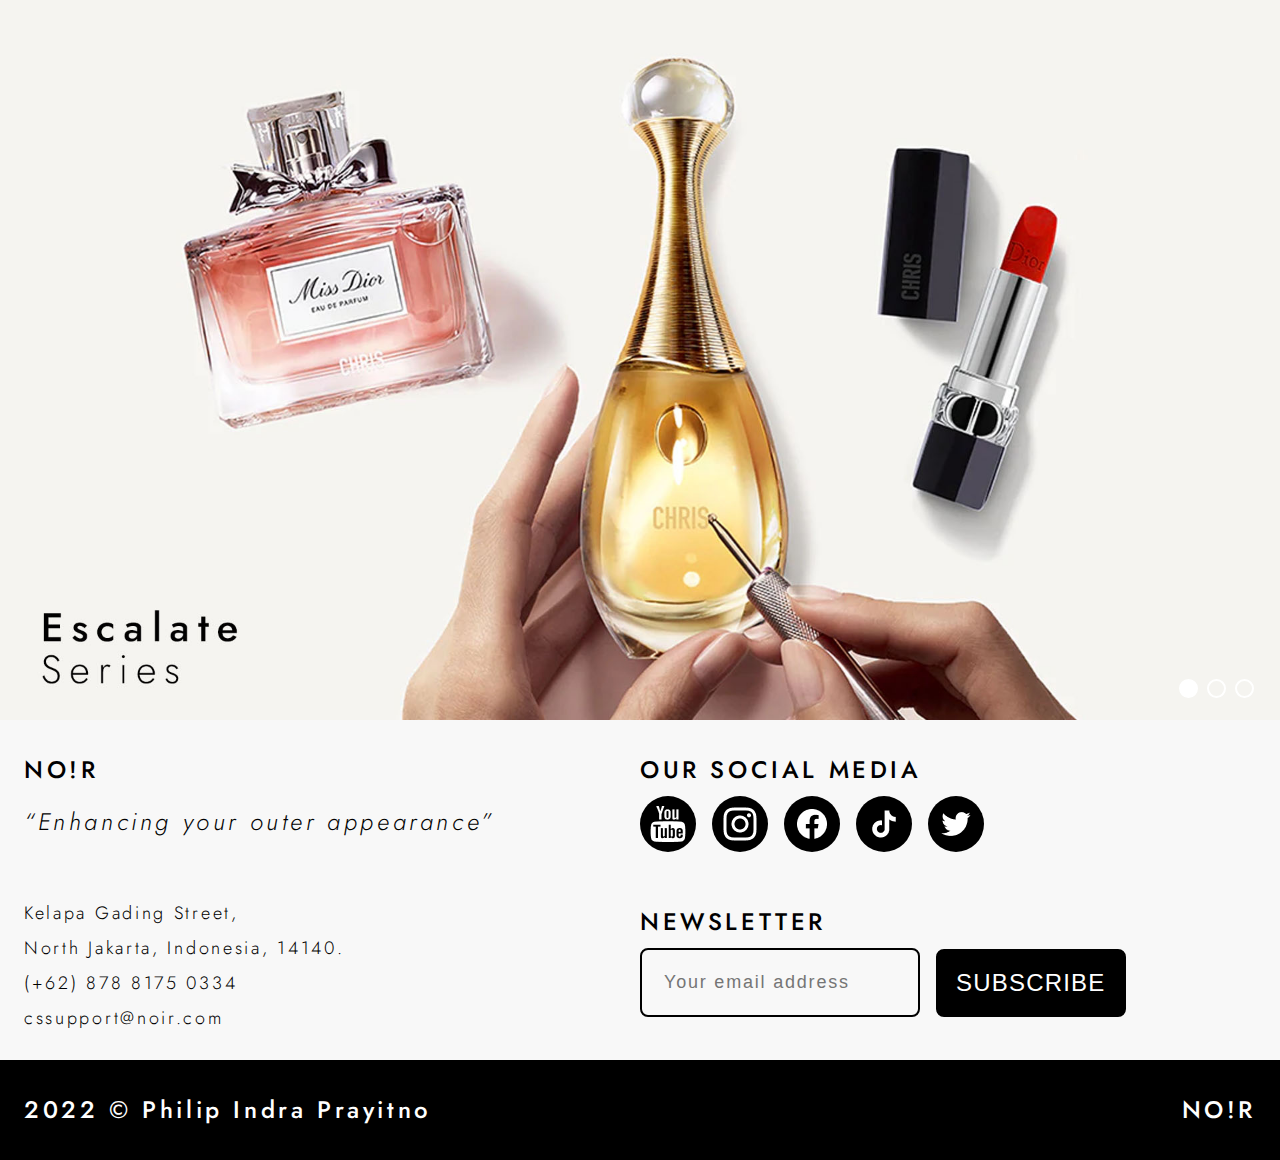
==== index.html @ 5a2af282 "feat: added indicators for carousel" ====
<!DOCTYPE html>
<html lang="en">
    <head>
        <meta charset="UTF-8">
        <meta http-equiv="X-UA-Compatible" content="IE=edge">
        <meta name="viewport" content="width=device-width, initial-scale=1.0">

        <link rel="stylesheet" href="style.css">
        <script src="http://ajax.googleapis.com/ajax/libs/jquery/1.7.1/jquery.min.js" type="text/javascript"></script>
        <script src="./script.js"></script>

        <title>No!r</title>
    </head>

    <body>
        <header>

        </header>

        <main>
            <!-- Carousel -->
            <section>
                <div class="carousel">
                    <img class="carousel-item" src="./assets/bg-1.jpg">
                    <img class="carousel-item" src="./assets/bg-2.jpg">
                    <img class="carousel-item" src="./assets/bg-3.jpg">

                    <div class="indicators">
                        <span class="indicator"></span> 
                        <span class="indicator"></span> 
                        <span class="indicator"></span> 
                    </div>
                </div>
            </section>

            <!-- Categories -->
            <section>
                
            </section>

        </main>

        <footer>
            <section class="top-footer">
                <div class="container">
                    <h3>NO!R</h3>
                    <h2>“Enhancing your outer appearance”</h2>
                </div>
                <div class="container">
                    <h3>OUR SOCIAL MEDIA</h3>
                    <div class="footer-social-media-section">
                        <ul>
                            <li><a href="https://youtube.com"><img src="./assets/ic-youtube.png"></a></li>
                            <li><a href="https://instagram.com"><img src="./assets/ic-instagram.png"></a></li>
                            <li><a href="https://facebook.com"><img src="./assets/ic-facebook.png"></a></li>
                            <li><a href="https://tiktok.com"><img src="./assets/ic-tiktok.png"></a></li>
                            <li><a href="https://twitter.com"><img src="./assets/ic-twitter.png"></a></li>
                        </ul>
                    </div>
                </div>
                <div class="container">
                    <p>
                        Kelapa Gading Street,<br>
                        North Jakarta, Indonesia, 14140.<br>
                        (+62) 878 8175 0334<br>
                        cssupport@noir.com
                    </p>
                </div>
                
                <div class="container">
                    <h3>NEWSLETTER</h3>
                    
                    <form>
                        <input id="input-email" type="email" placeholder="Your email address">
                        <div style="width: 16px"></div>
                        <button id="button-subscribe">SUBSCRIBE</button>
                    </form>
                </div>
            </section>

            <section class="bottom-footer">
                <h3 class="fc-white">2022 © Philip Indra Prayitno</h3>
                <h3 class="fc-white">NO!R</h3>
            </section>
        </footer>
    </body>
</html>
---- style.css ----
@import url('https://fonts.googleapis.com/css2?family=Jost:ital,wght@0,100;0,200;0,300;0,400;0,500;0,600;0,700;0,800;0,900;1,100;1,200;1,300;1,400;1,500;1,600;1,700;1,800;1,900&family=Lato:wght@100&display=swap');

/* Global */
:root {
    --grayF8F8F8: #F8F8F8;
    --gray7B7B7B: #7B7B7B;
    --black000000: #000000;
    --redDD5350: #DD5350;
    --whiteFFFFFF: #FFFFFF;
    --padding24: 24px;
}

html, body, main {
    padding: 0;
    margin: 0;
    background-color: var(--whiteFFFFFF);
    font-family: 'Jost';
}

/* Color */
.bg-black {
    background-color: var(--black000000);
}

.bg-white {
    background-color: var(--whiteFFFFFF);
}

.fc-black {
    color: var(--black000000);
}

.fc-white {
    color: var(--whiteFFFFFF);
}

/* Carousel */
.carousel {
    position: relative;
    margin: 0 auto;
}

.carousel img {
    display: none;
}

.carousel-item {
    animation-name: fadeanim;
    animation-duration: 2s;
    width: 100%;
    margin: auto;
}

@keyframes fadeanim {
    from {
        opacity: .25
    } 
    to {
        opacity: 1
    }
}

.indicators {
    position: absolute;
    right: 24px;
    bottom: 16px;
}

.indicator {
    height: 15px;
    width: 15px;
    margin: 0 2px;
    background: none;
    border-radius: 50%;
    border: 2px solid var(--whiteFFFFFF);
    display: inline-block;
    transition: background 0.5s ease;
}

.active {
    background: var(--whiteFFFFFF);
}

/* Footer */
footer h3 {
    font-family: 'Jost';
    font-style: normal;
    font-weight: 500;
    font-size: var(--padding24);
    line-height: 52px;
    padding: 0;
    margin: 0;
    letter-spacing: 0.15em;
}

.top-footer {
    padding: var(--padding24);
    background-color: var(--grayF8F8F8);
    display: flex;
    flex-wrap: wrap;
}

.top-footer .container {
    flex: 1 0 45%
}

.top-footer h2 {
    font-style: italic;
    font-weight: 300;
    font-size: 24px;
    line-height: 52px;
    margin: 0 0 48px 0;

    letter-spacing: 0.15em;
}

.top-footer p {
    font-style: normal;
    font-weight: 300;
    font-size: 18px;
    line-height: 35px;

    letter-spacing: 0.15em;
    margin: 0;
}

.footer-social-media-section ul {
    display: flex;
    list-style-type: none;
    margin: 0;
    padding: 0;
    flex-wrap: wrap;
}

.footer-social-media-section ul a {
    width: 56px;
    height: 56px;
    border-radius: 56px;
    background-color: var(--black000000);
    align-items: center;
    justify-content: center;
    display: flex;
    margin: 0 16px 0 0;
    transition: all .25s ease-in-out
}

.footer-social-media-section ul a:hover {
    transform: scale(1.15);
}

.top-footer form {
    display: flex;
    align-items: center;
    flex-wrap: wrap;
}

#input-email {
    flex: 0.5;
    padding: 22px;

    background: none;
    border: 2px solid var(--black000000);
    border-radius: 8px;
    font-weight: 300;
    font-size: 18px;
    letter-spacing: 0.1em;
    outline: none;
}

#button-subscribe {
    flex: 0.2;
    background: var(--black000000);
    border: 2px solid var(--black000000);
    border-radius: 8px;
    padding: 18px;
    color: var(--whiteFFFFFF);
    font-style: normal;
    font-weight: 500;
    font-size: 24px;
    cursor: pointer;

    letter-spacing: 0.05em;
    transition: 0.3s;
}

#button-subscribe:hover {
    background: var(--whiteFFFFFF);
    color: var(--black000000);
}

.bottom-footer {
    background-color: var(--black000000);
    padding: var(--padding24);
    display: flex;
    justify-content: space-between;
    flex-wrap: wrap;
}
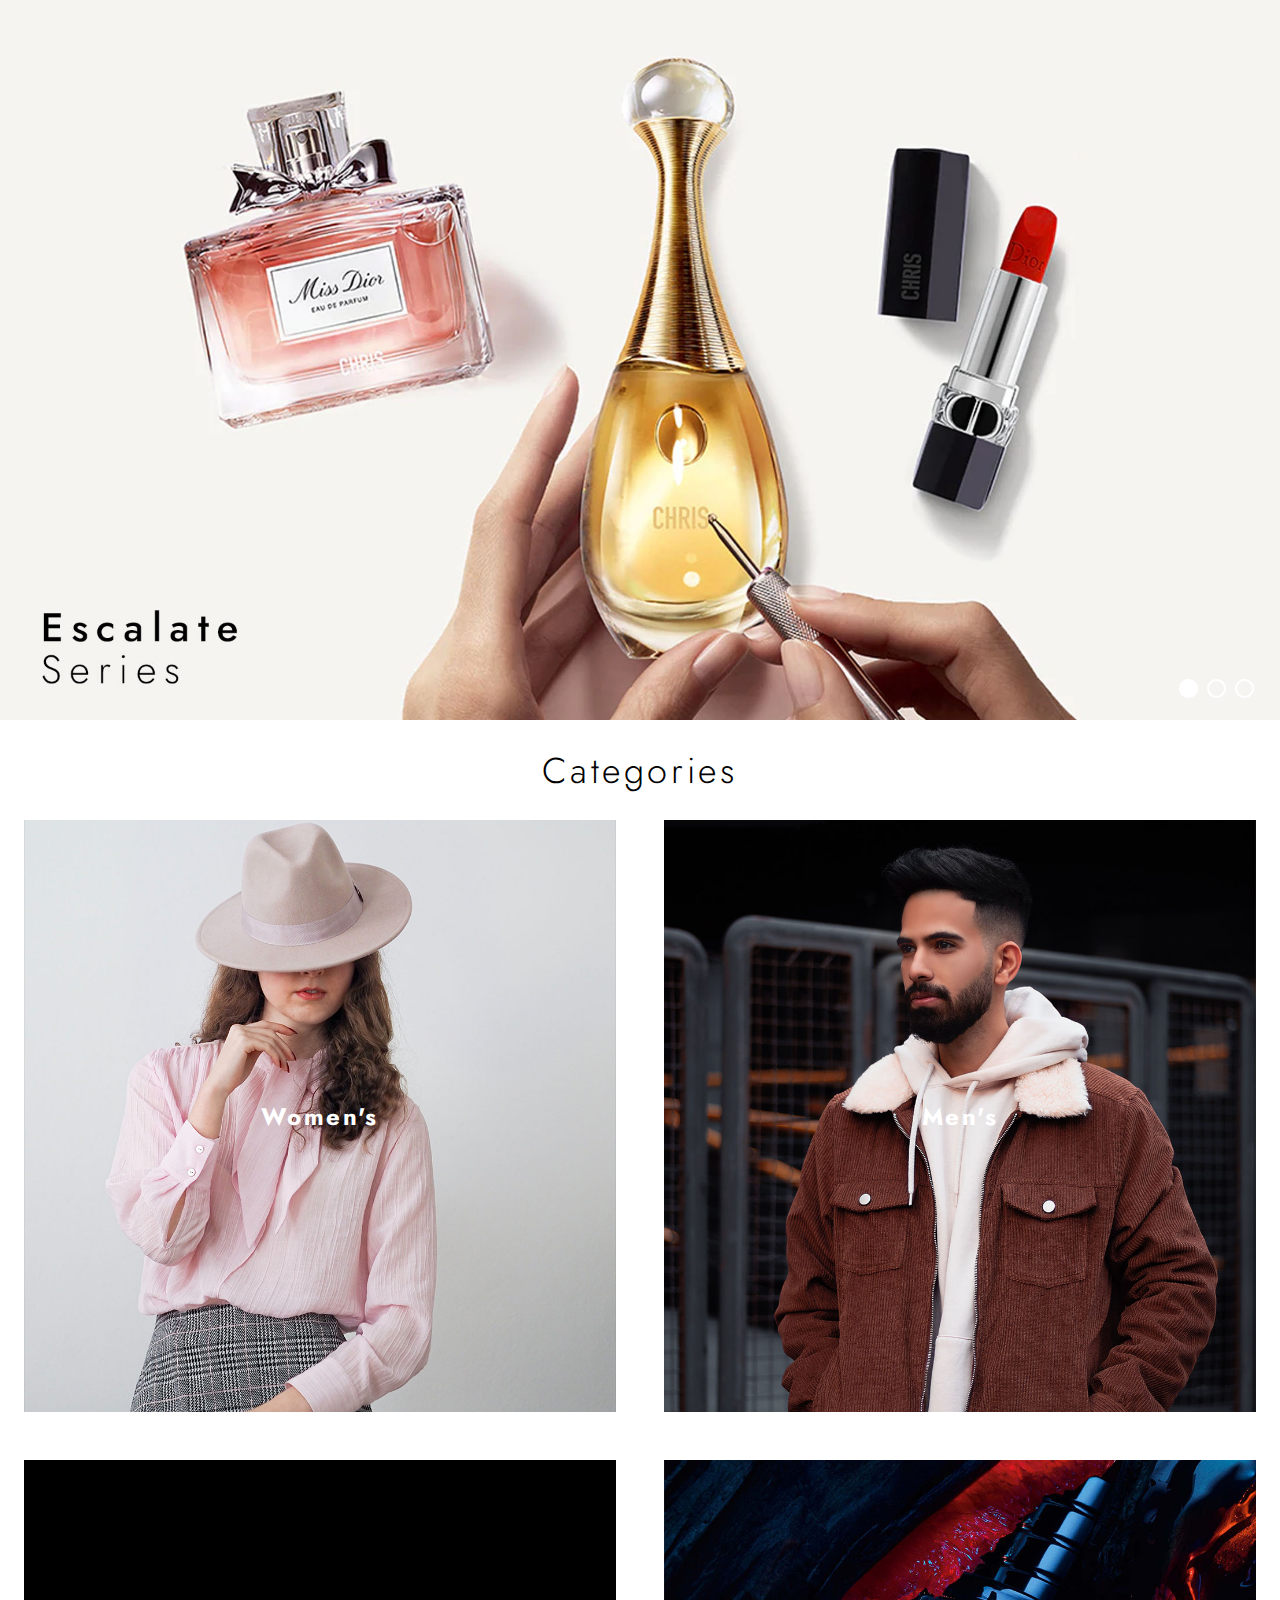
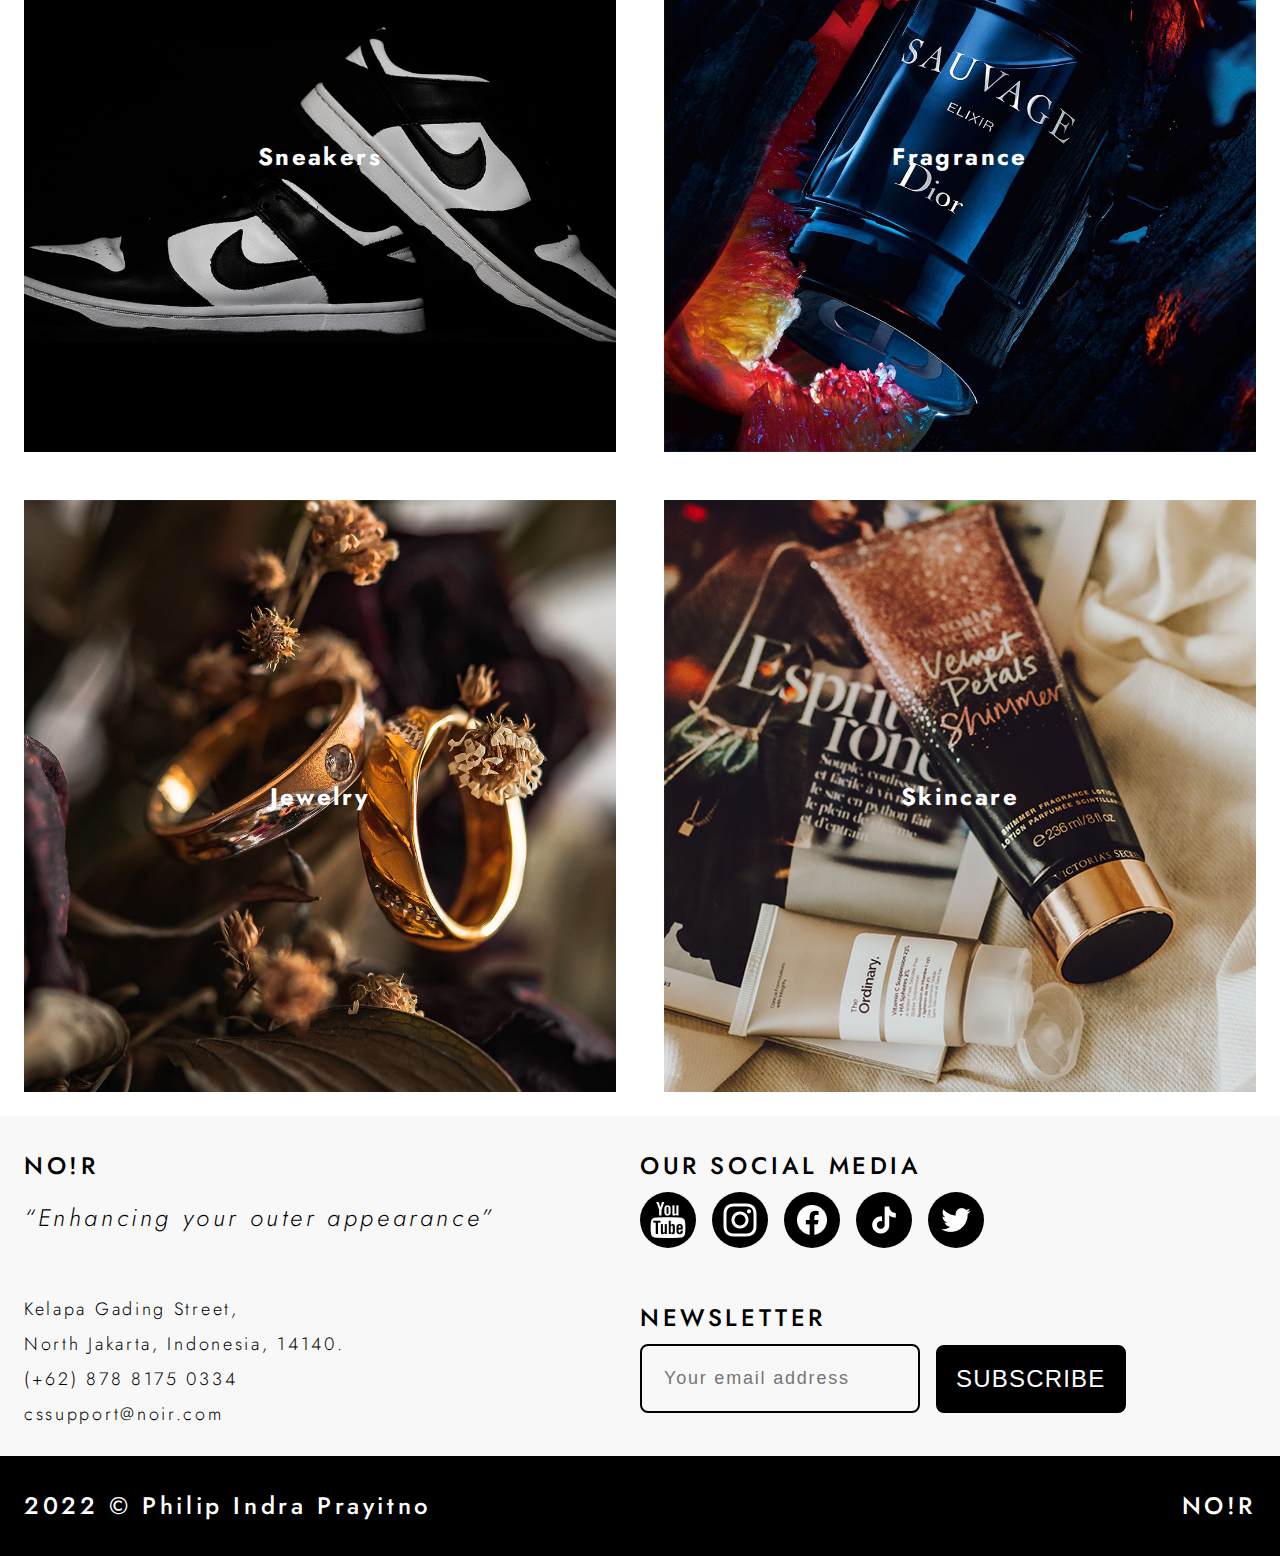
==== commit b1709384: "feat: added categories section" ====
--- a/index.html
+++ b/index.html
@@ -35,7 +35,38 @@
 
             <!-- Categories -->
             <section>
-                
+                <h1>Categories</h1>
+                <div class="categories">
+                    <article class="category">
+                        <img src="./assets/cat-women.jpg">
+                        <h4>Women's</h4>
+                    </article>
+
+                    <article class="category">
+                        <img src="./assets/cat-men.jpg">
+                        <h4>Men's</h4>
+                    </article>
+
+                    <article class="category">
+                        <img src="./assets/cat-sneakers.jpg">
+                        <h4>Sneakers</h4>
+                    </article>
+
+                    <article class="category">
+                        <img src="./assets/cat-fragrance.jpg">
+                        <h4>Fragrance</h4>
+                    </article>
+
+                    <article class="category">
+                        <img src="./assets/cat-jewelry.jpg">
+                        <h4>Jewelry</h4>
+                    </article>
+
+                    <article class="category">
+                        <img src="./assets/cat-skincare.jpg">
+                        <h4>Skincare</h4>
+                    </article>
+                </div>
             </section>
 
         </main>
--- a/style.css
+++ b/style.css
@@ -32,6 +32,17 @@
 
 .fc-white {
     color: var(--whiteFFFFFF);
+}
+
+/* Main */
+main h1 {
+    font-style: normal;
+    font-weight: 300;
+    text-align: center;
+    letter-spacing: 0.1em;
+    color: var(--black000000);
+    font-size: 36px;
+    margin-bottom: 0;
 }
 
 /* Carousel */
@@ -81,6 +92,40 @@
     background: var(--whiteFFFFFF);
 }
 
+/* Categories */
+.categories {
+    display: flex;
+    flex-wrap: wrap;
+}
+
+.category {
+    flex: 1 0 30%;
+    margin: 24px;
+    display: flex;
+    align-items: center;
+    justify-content: center;
+    cursor: pointer;
+}
+
+.category img {
+    width: 100%;
+    transition: 0.2s;
+}
+
+.category img:hover {
+    filter: brightness(0.25);
+    transform: scale(1.05);
+}
+
+.category h4 {
+    color: var(--whiteFFFFFF);
+    position: absolute;
+    font-size: 24px;
+    font-style: normal;
+    font-weight: 700;
+    letter-spacing: 0.1em;
+}
+
 /* Footer */
 footer h3 {
     font-family: 'Jost';
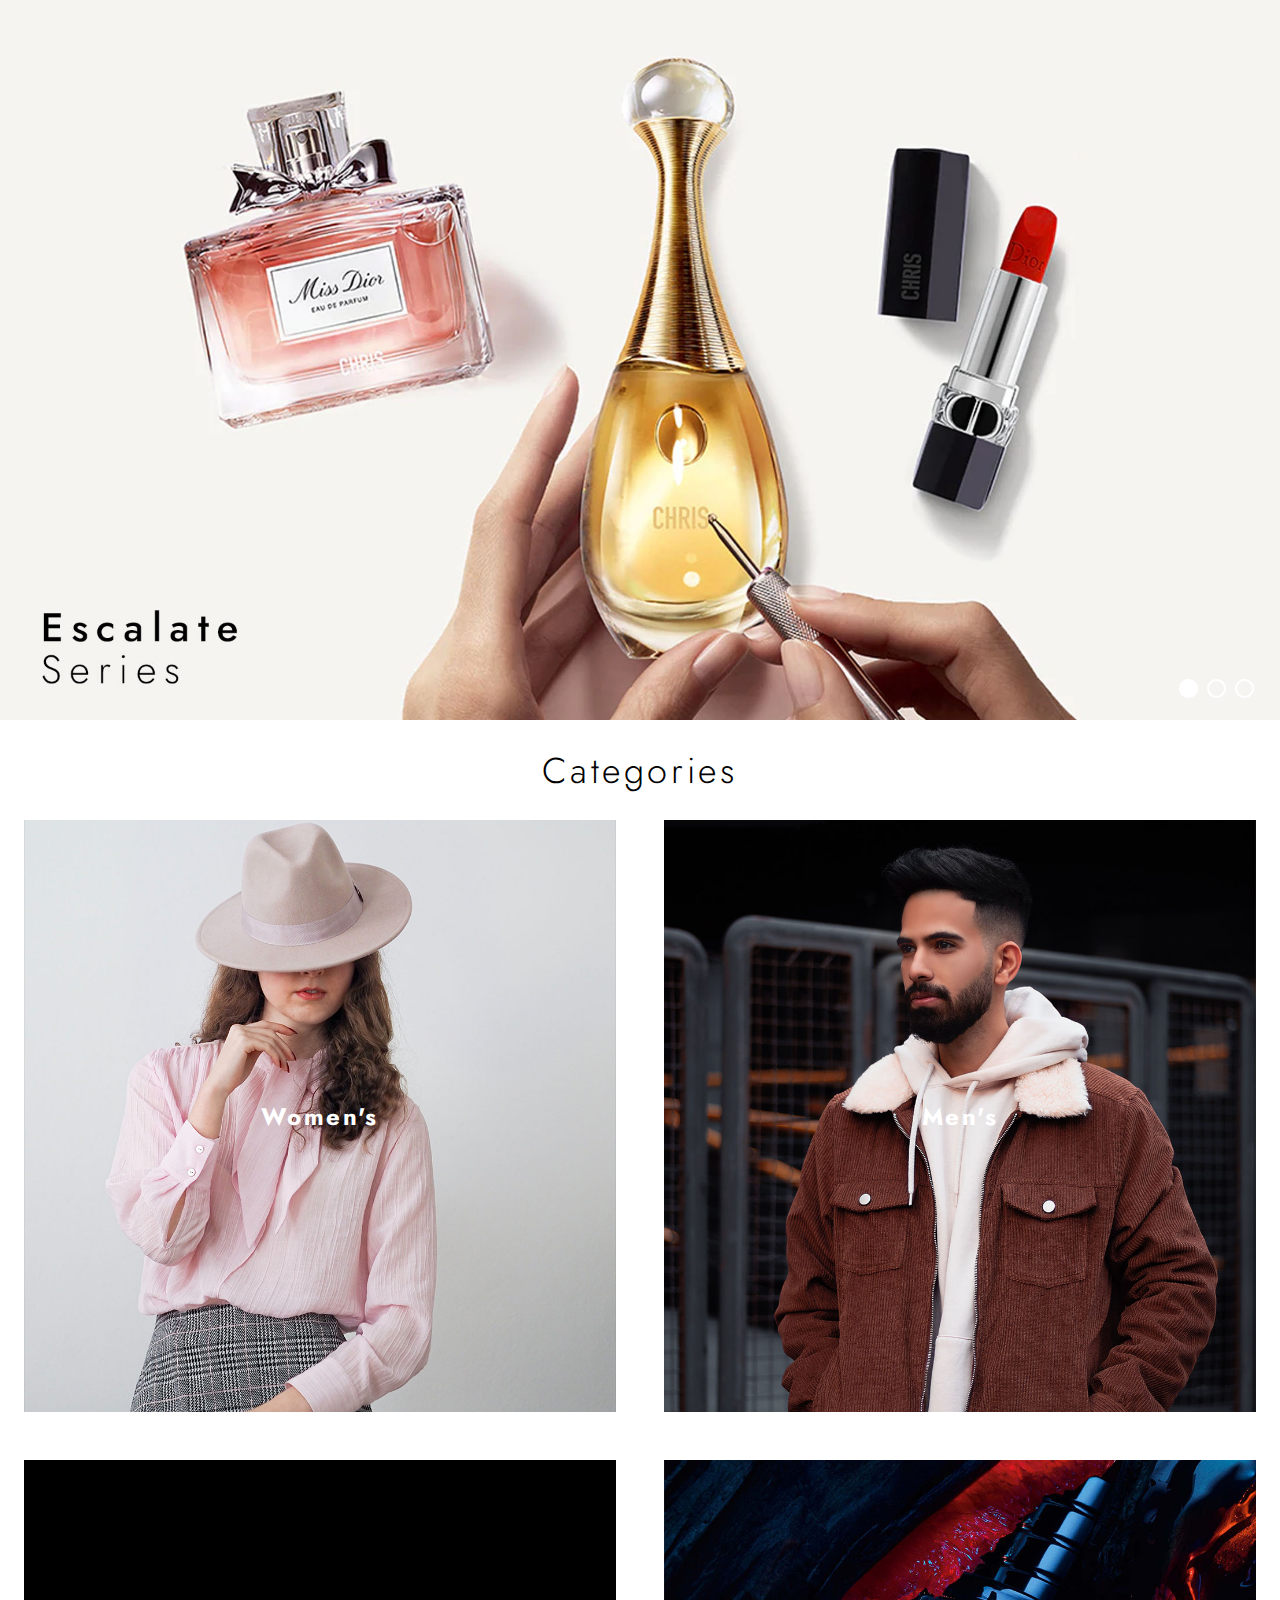
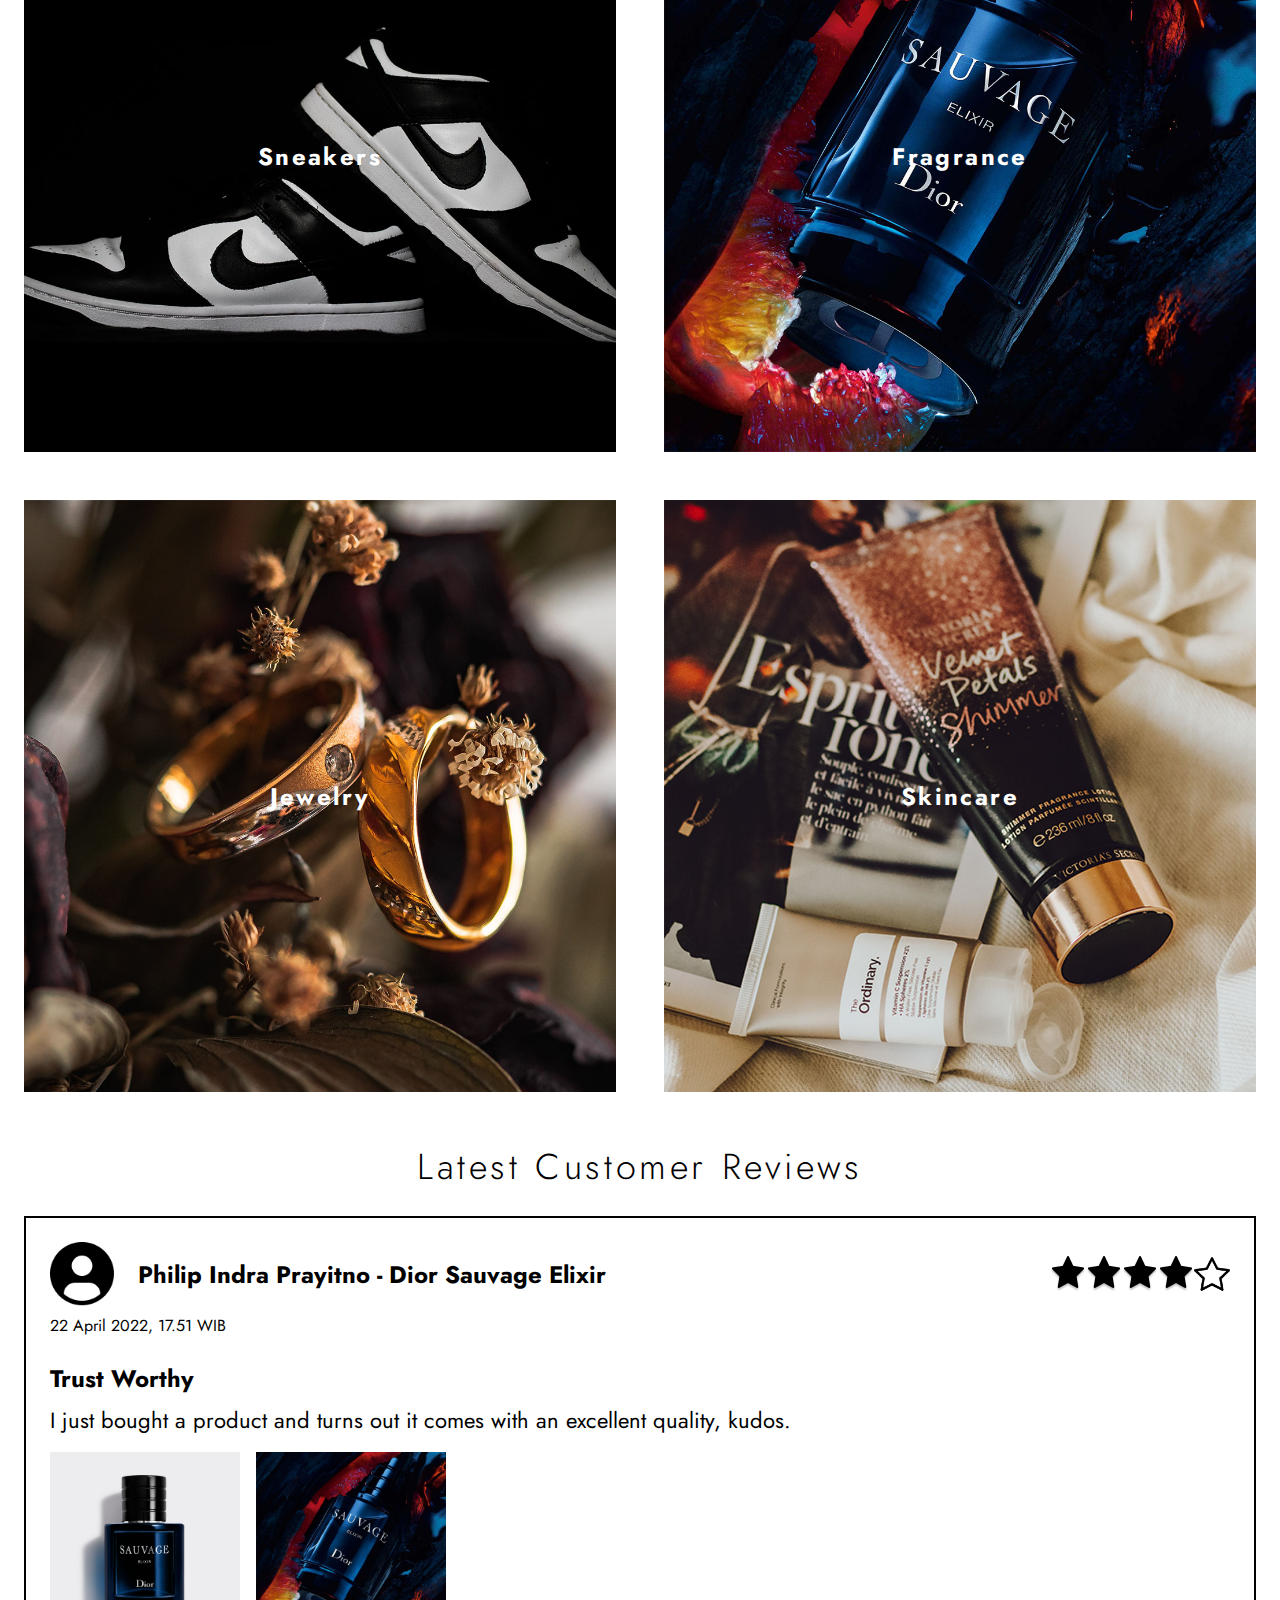
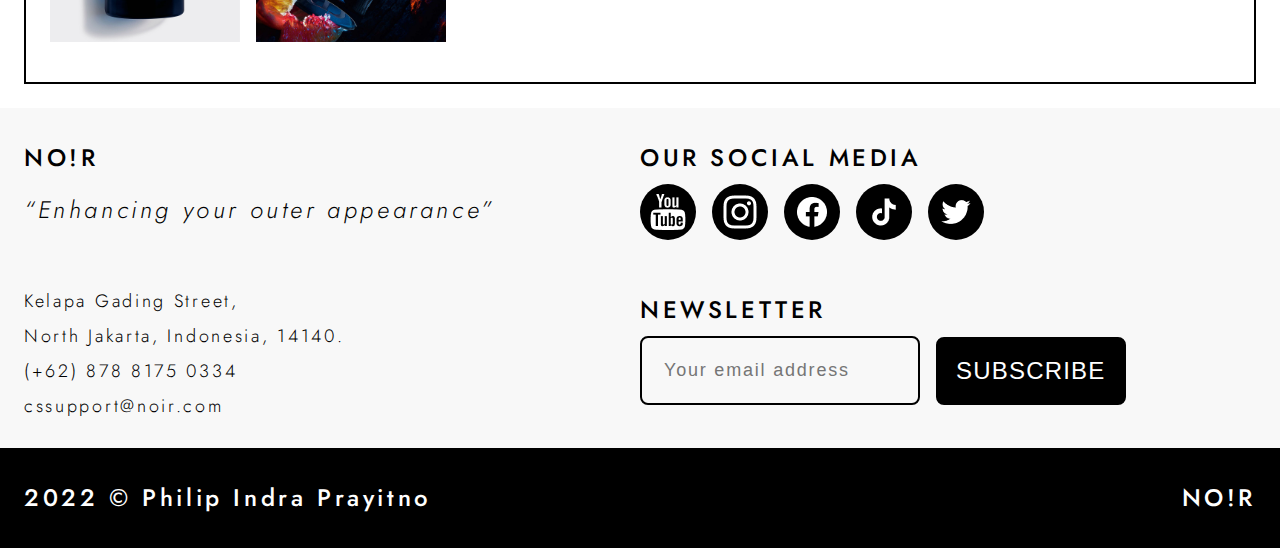
==== commit c8b4aca6: "feat: added latest customer revview" ====
--- a/index.html
+++ b/index.html
@@ -69,6 +69,40 @@
                 </div>
             </section>
 
+            <!-- Latest Customer Review -->
+            <section>
+                <h1>Latest Customer Reviews</h1>
+                <div class="latest-customer-review">
+                    <article>
+                        <div class="top">
+                            <div>
+                                <img width="64" height="64" src="./assets/ic-user.png">
+                                <h2>Philip Indra Prayitno - Dior Sauvage Elixir </h2>
+                            </div>
+                            <div>
+                                <div class="rating">
+                                    <img src="./assets/ic-star-filll.png">
+                                    <img src="./assets/ic-star-filll.png">
+                                    <img src="./assets/ic-star-filll.png">
+                                    <img src="./assets/ic-star-filll.png">
+                                    <img src="./assets/ic-star-nofill.png">
+                                </div>
+                            </div>
+                        </div>
+                        <div class="content">
+                            <p>22 April 2022, 17.51 WIB</p>
+
+                            <h3>Trust Worthy</h3>
+                            <p style="font-size: 22px;">I just bought a product and turns out it comes with an excellent quality, kudos.</p>
+                        </div>
+                        <div class="media">
+                            <img src="./assets/bs-3.jpg">
+                            <img src="./assets/cat-fragrance.jpg">
+                        </div>
+                    </article>
+                </div>
+            </section>
+
         </main>
 
         <footer>
--- a/style.css
+++ b/style.css
@@ -126,6 +126,57 @@
     letter-spacing: 0.1em;
 }
 
+/* Latest Customer Review */
+.latest-customer-review {
+    border: 2px solid var(--black000000);
+    margin: 24px;
+    padding: 24px;
+}
+
+.latest-customer-review article .top {
+    display: flex;
+    align-items: center;
+    justify-content: space-between;
+    flex-wrap: wrap;
+}
+
+.latest-customer-review article .top div {
+    display: flex;
+    align-items: center;
+}
+
+.latest-customer-review article .top div h2 {
+    margin: 0;
+    padding: 0;
+    margin-left: 24px;
+}
+
+.latest-customer-review article .rating img {
+    width: 36px;
+    height: 36px;
+}
+
+.latest-customer-review article .content h3 {
+    margin-bottom: 0;
+    font-size: 24px;
+}
+
+.latest-customer-review article .content p {
+    margin-bottom: 0;
+    margin-top: 8px;
+}
+
+.latest-customer-review article .media {
+    display: flex;
+    flex-wrap: wrap;
+    margin-top: 16px;
+}
+
+.latest-customer-review article .media img {
+    width: 190px;
+    margin: 0 16px 16px 0;
+}
+
 /* Footer */
 footer h3 {
     font-family: 'Jost';
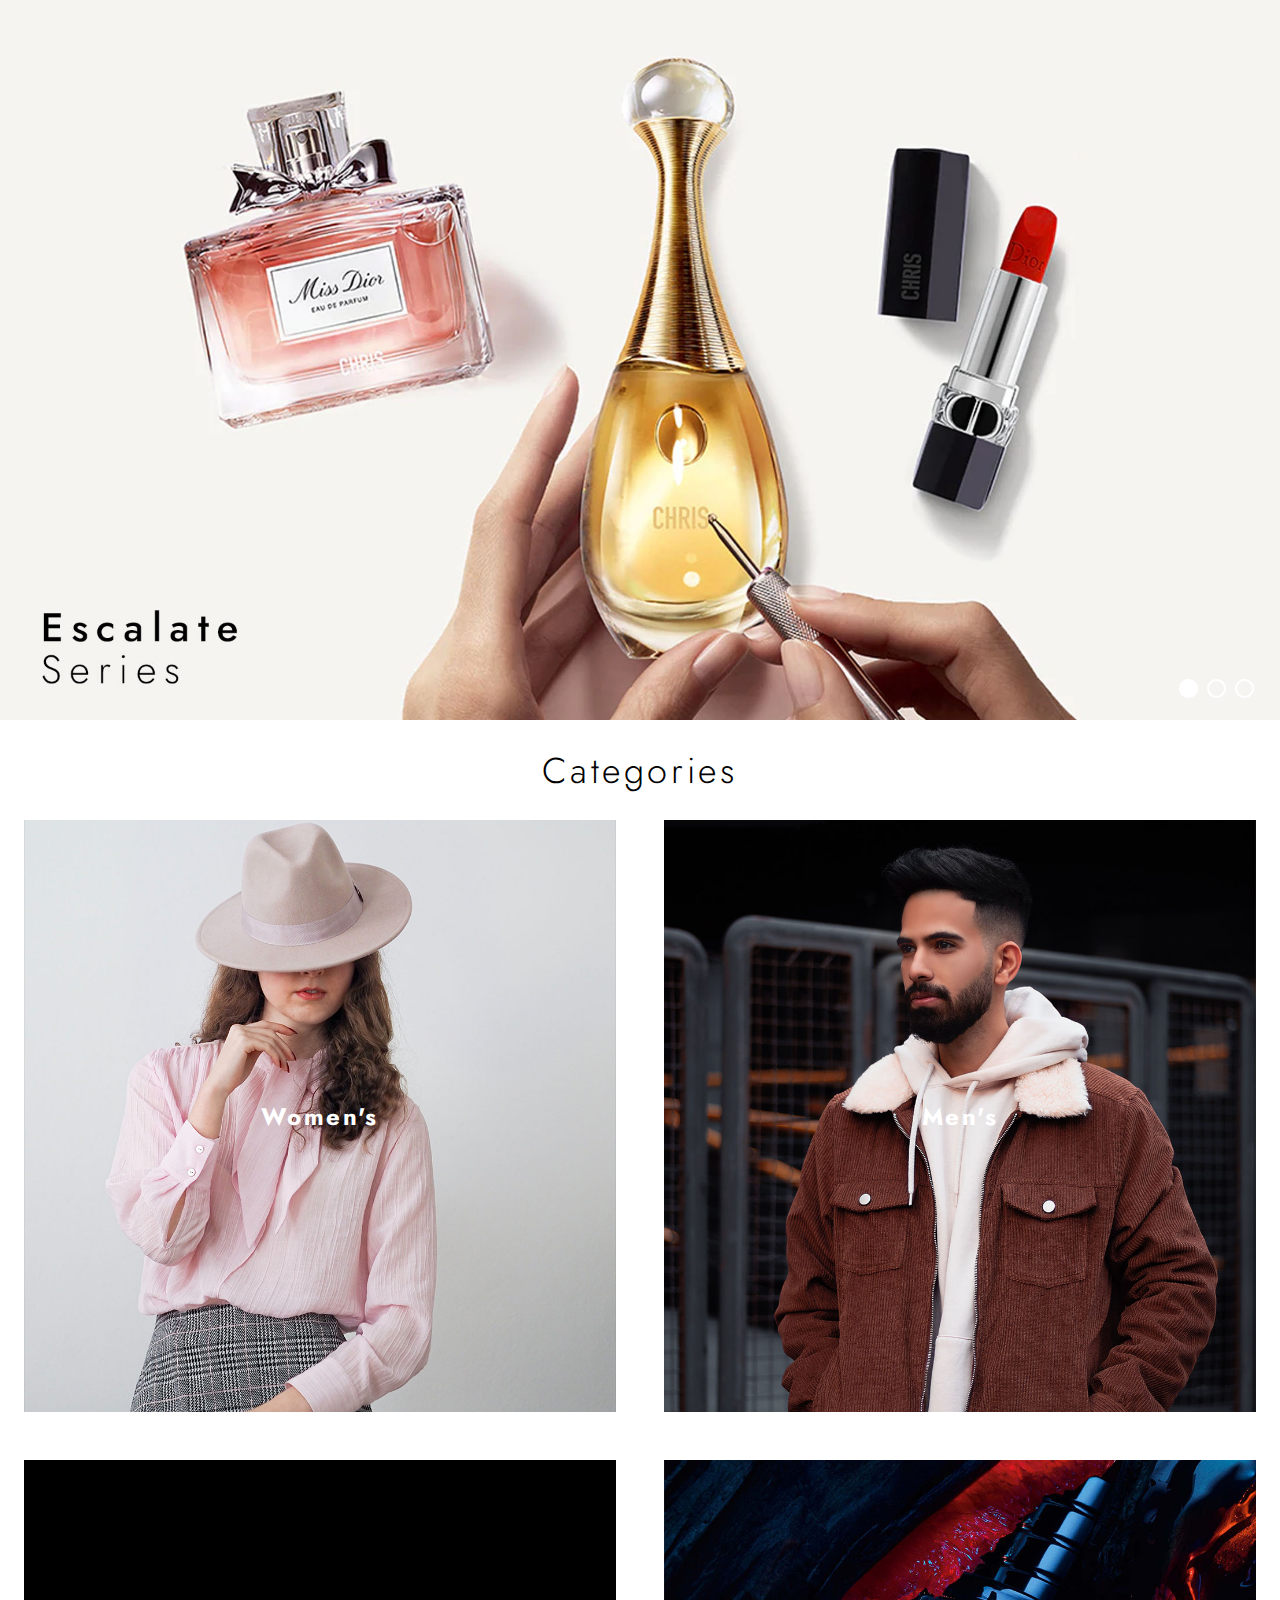
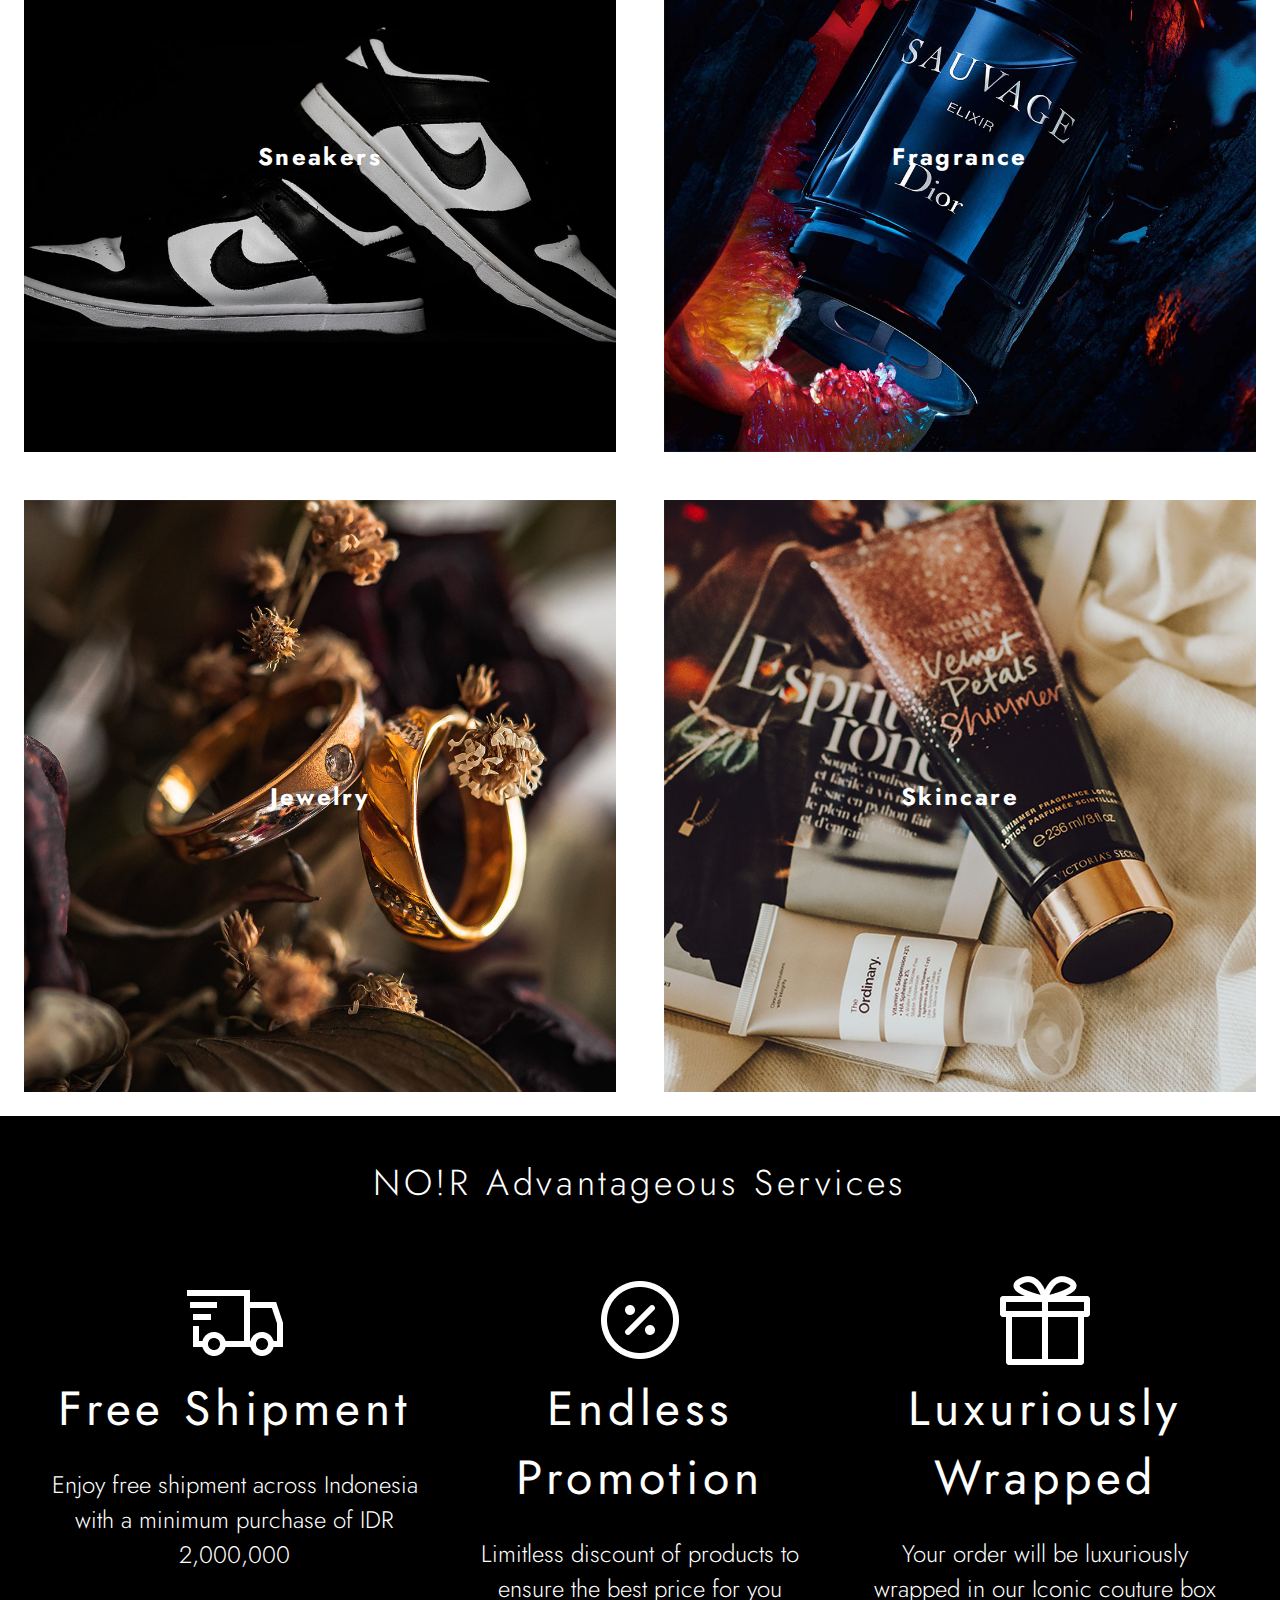
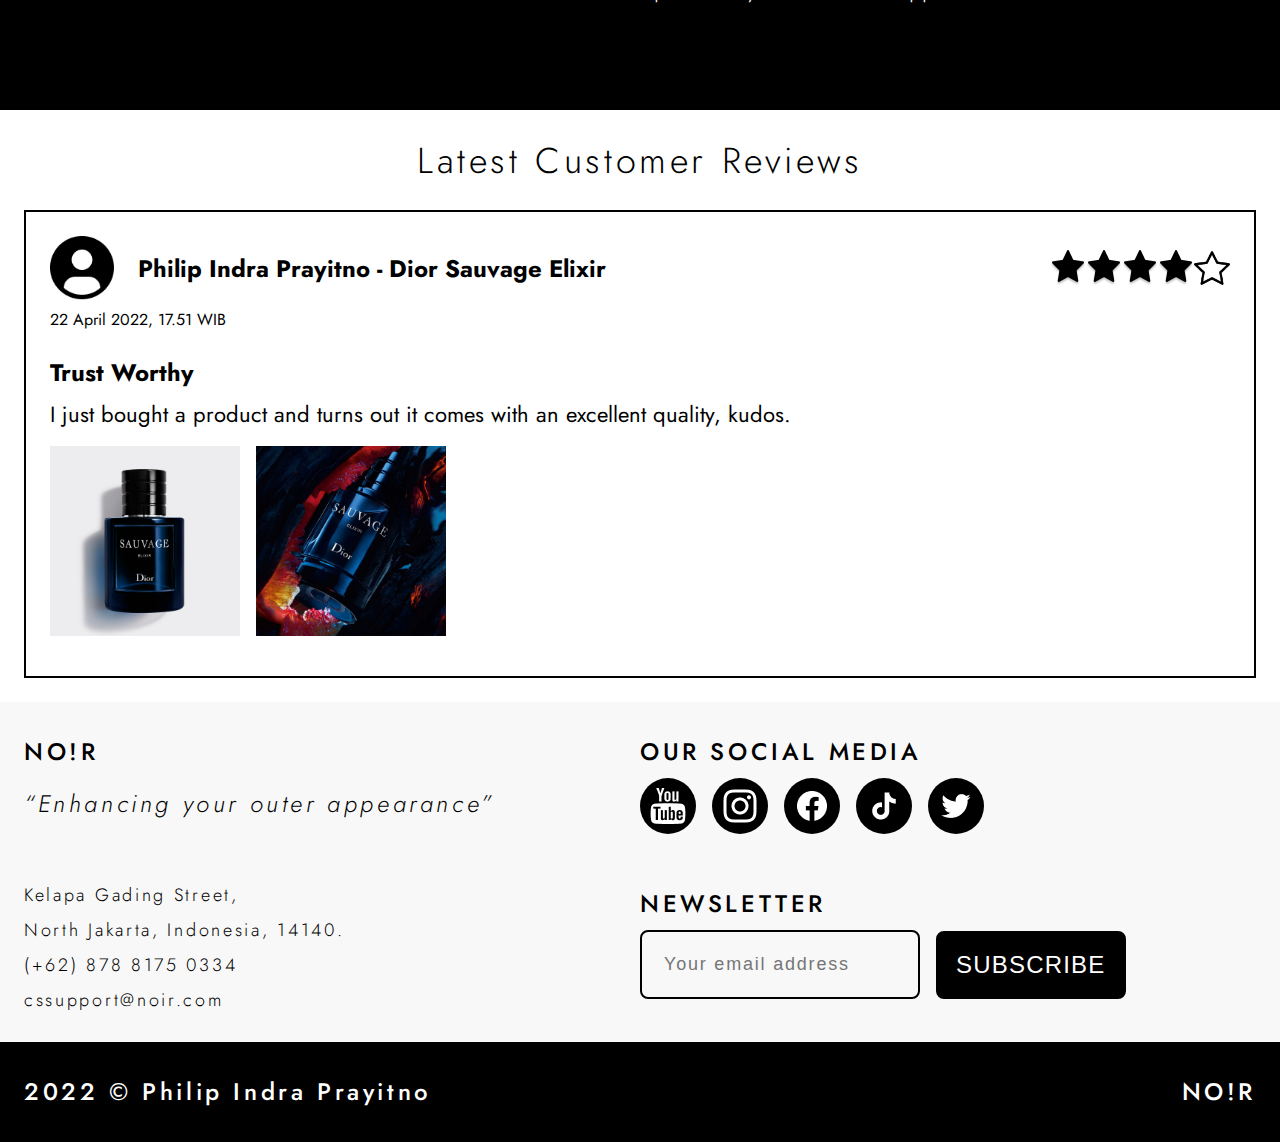
==== commit 16c60aa8: "feat: added advantageous service" ====
--- a/index.html
+++ b/index.html
@@ -66,6 +66,39 @@
                         <img src="./assets/cat-skincare.jpg">
                         <h4>Skincare</h4>
                     </article>
+                </div>
+            </section>
+
+            <!-- Advantegous Services -->
+            <section class="bg-black" style="padding: 16px 0px 16px 0px;">
+                <h1 class="fc-white">NO!R Advantageous Services</h1>
+                <div class="services">
+                    <ul>
+                        <li>
+                            <img src="./assets/ic-delivery.png">
+                            <h2>Free Shipment</h2>
+                            <p>
+                                Enjoy free shipment across Indonesia 
+                                with a minimum purchase 
+                                of IDR 2,000,000
+                            </p>
+                        </li>
+                        <li>
+                            <img src="./assets/ic-discount.png">
+                            <h2>Endless Promotion</h2>
+                            <p>
+                                Limitless discount of products to ensure 
+                                the best price for you  
+                            </p>
+                        </li><li>
+                            <img src="./assets/ic-gift.png">
+                            <h2>Luxuriously Wrapped</h2>
+                            <p>
+                                Your order will be luxuriously wrapped
+                                in our Iconic couture box
+                            </p>
+                        </li>
+                    </ul>
                 </div>
             </section>
 
--- a/style.css
+++ b/style.css
@@ -177,6 +177,40 @@
     margin: 0 16px 16px 0;
 }
 
+/* Advantegous Services */
+.services {
+    padding: 32px 0;
+    color: white;
+}
+
+.services ul {
+    display: flex;
+    flex-wrap: wrap;
+    list-style-type: none;
+    padding-inline-start: 32px;
+    padding-inline-end: 32px;
+}
+
+.services li {
+    flex: 1 0 30%;
+    text-align: center;
+    padding: 16px;
+}
+
+.services li h2 {
+    font-style: normal;
+    font-weight: 400;
+    font-size: 48px;
+    letter-spacing: 0.1em;
+    margin: 0;
+}
+
+.services li p {
+    font-style: normal;
+    font-weight: 300;
+    font-size: 24px;
+}
+
 /* Footer */
 footer h3 {
     font-family: 'Jost';
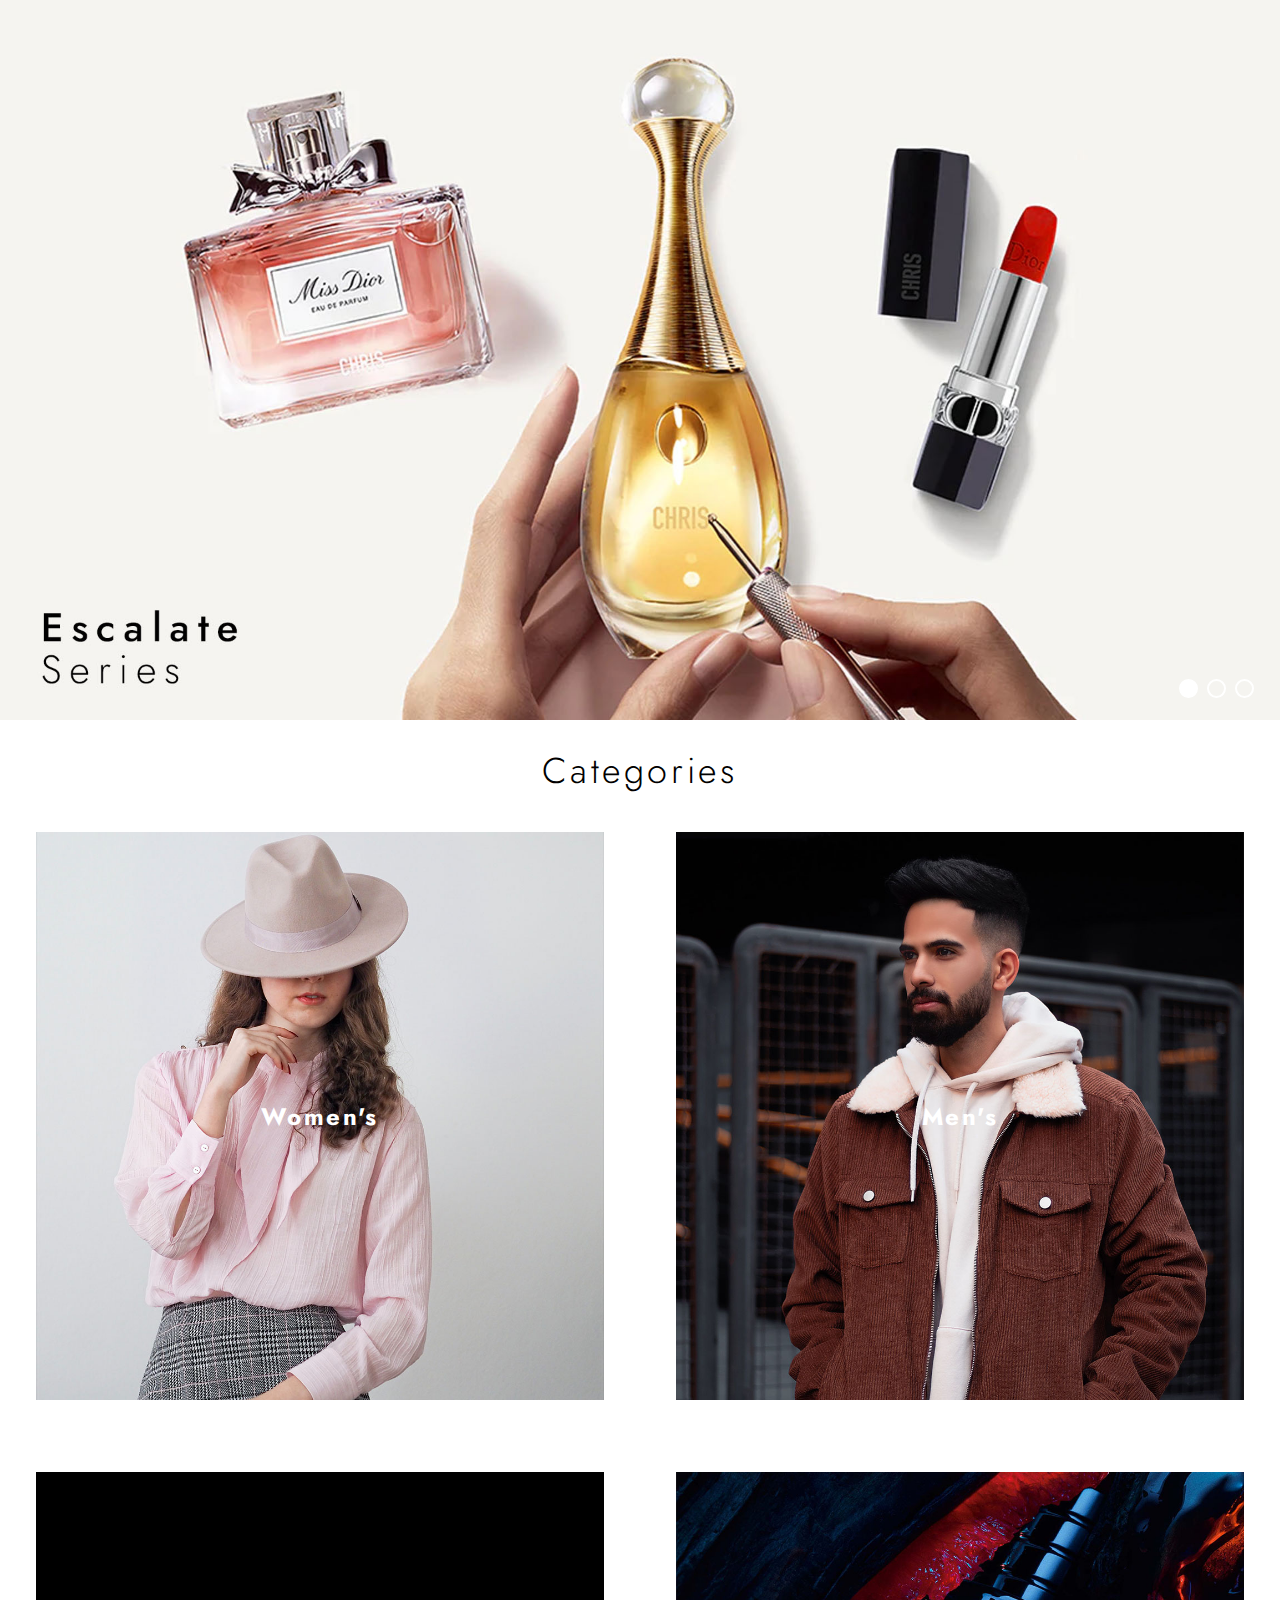
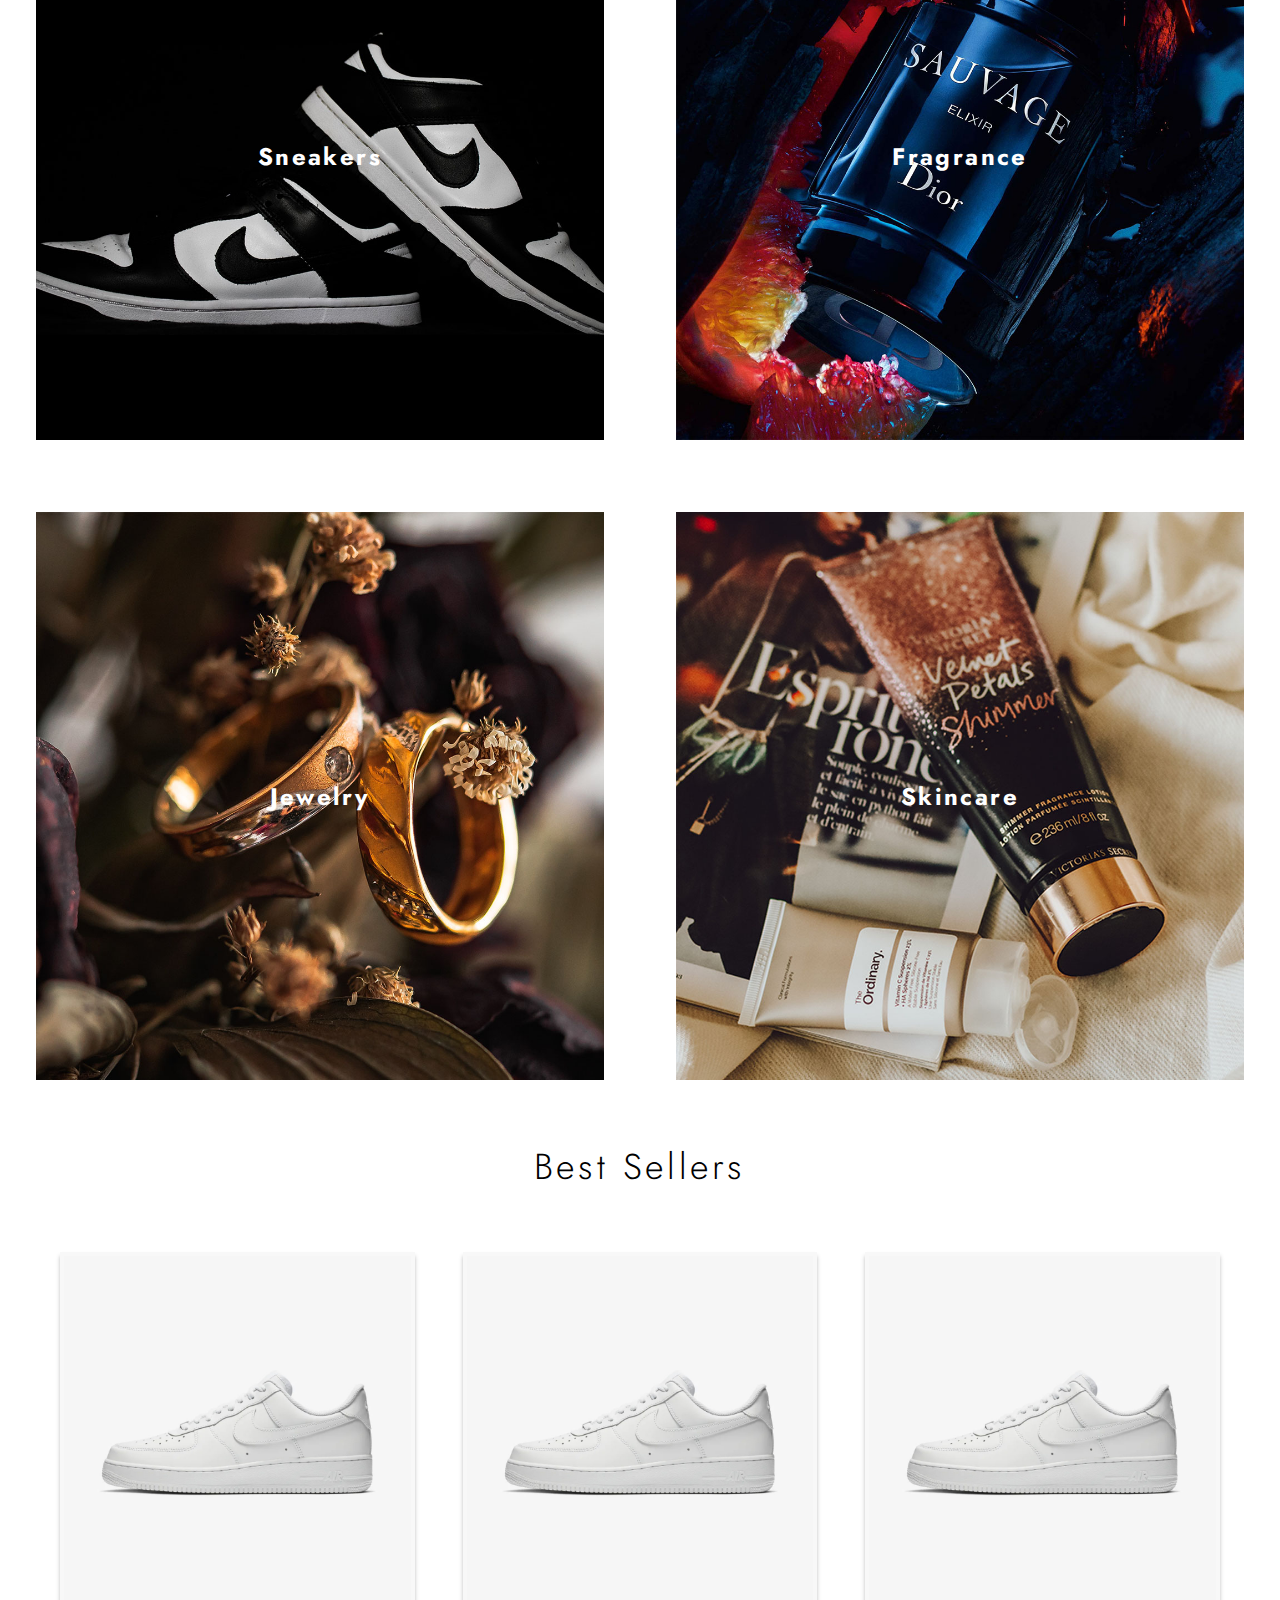
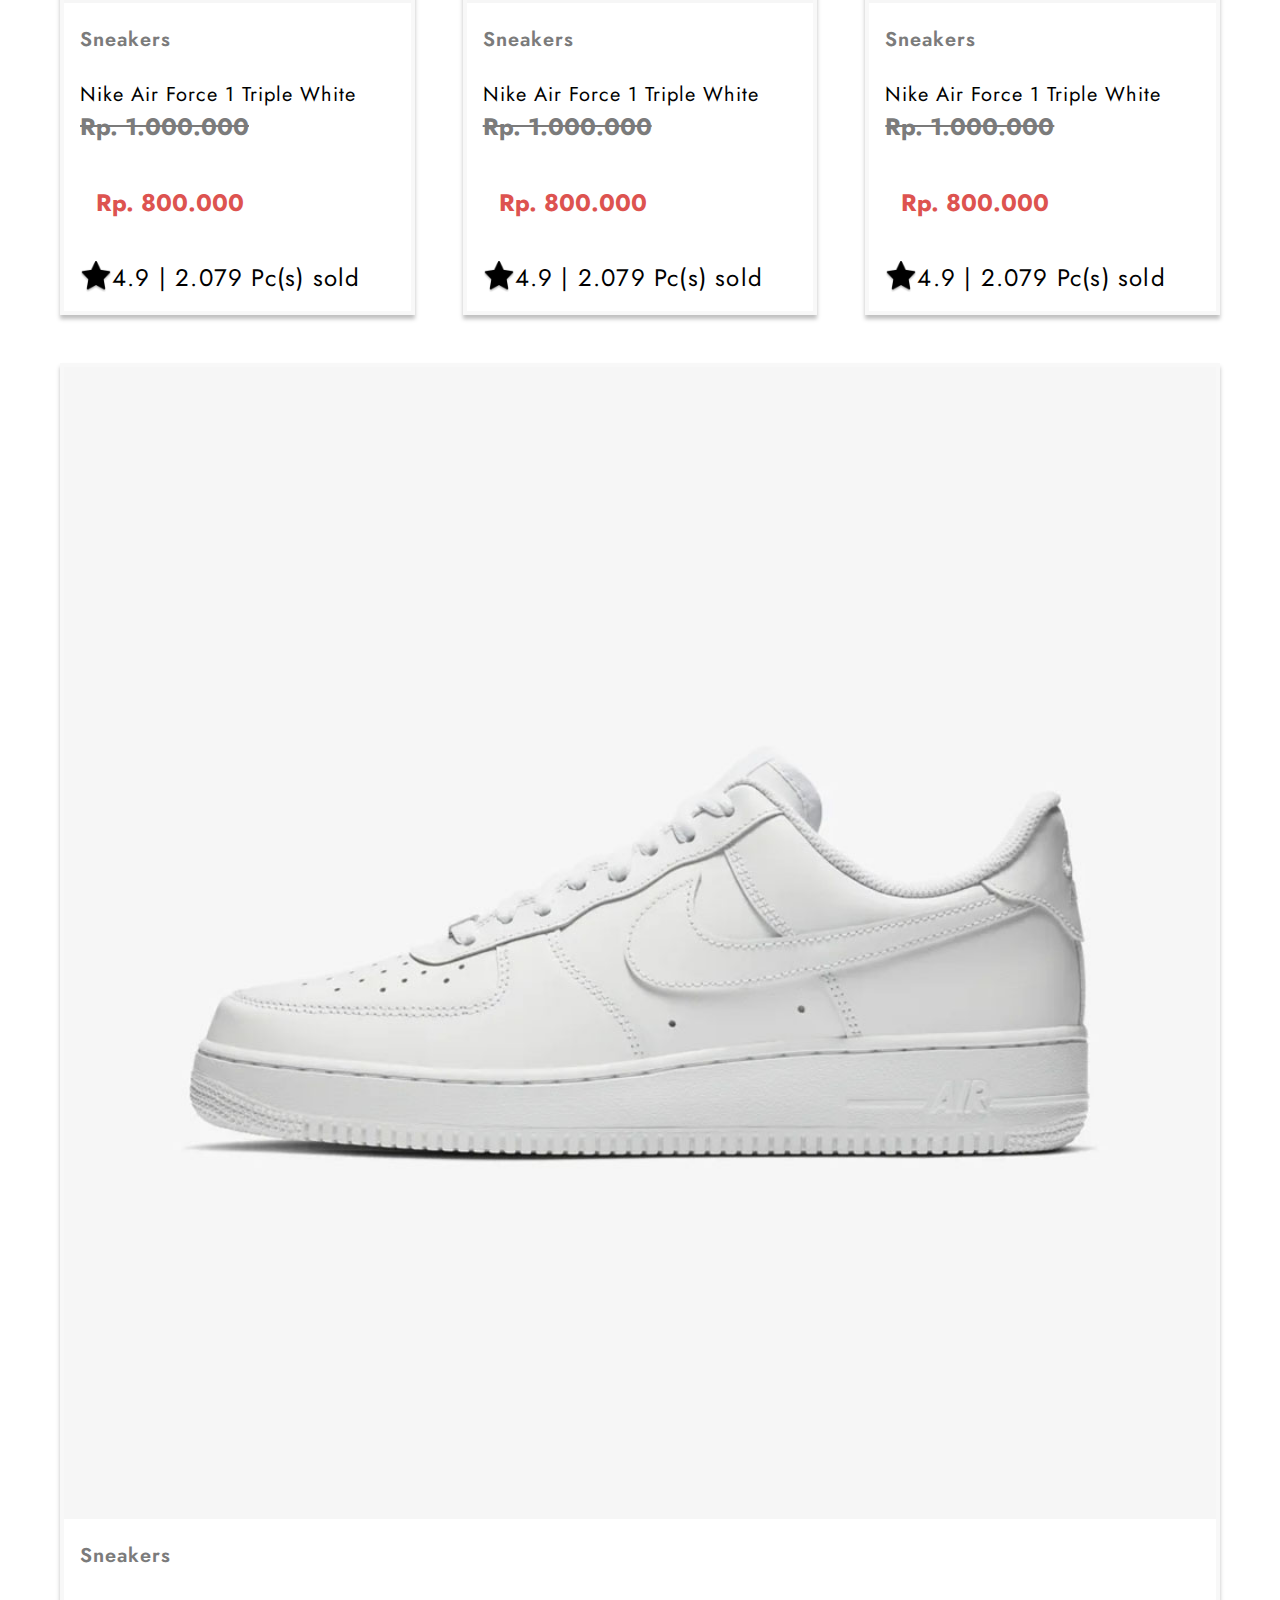
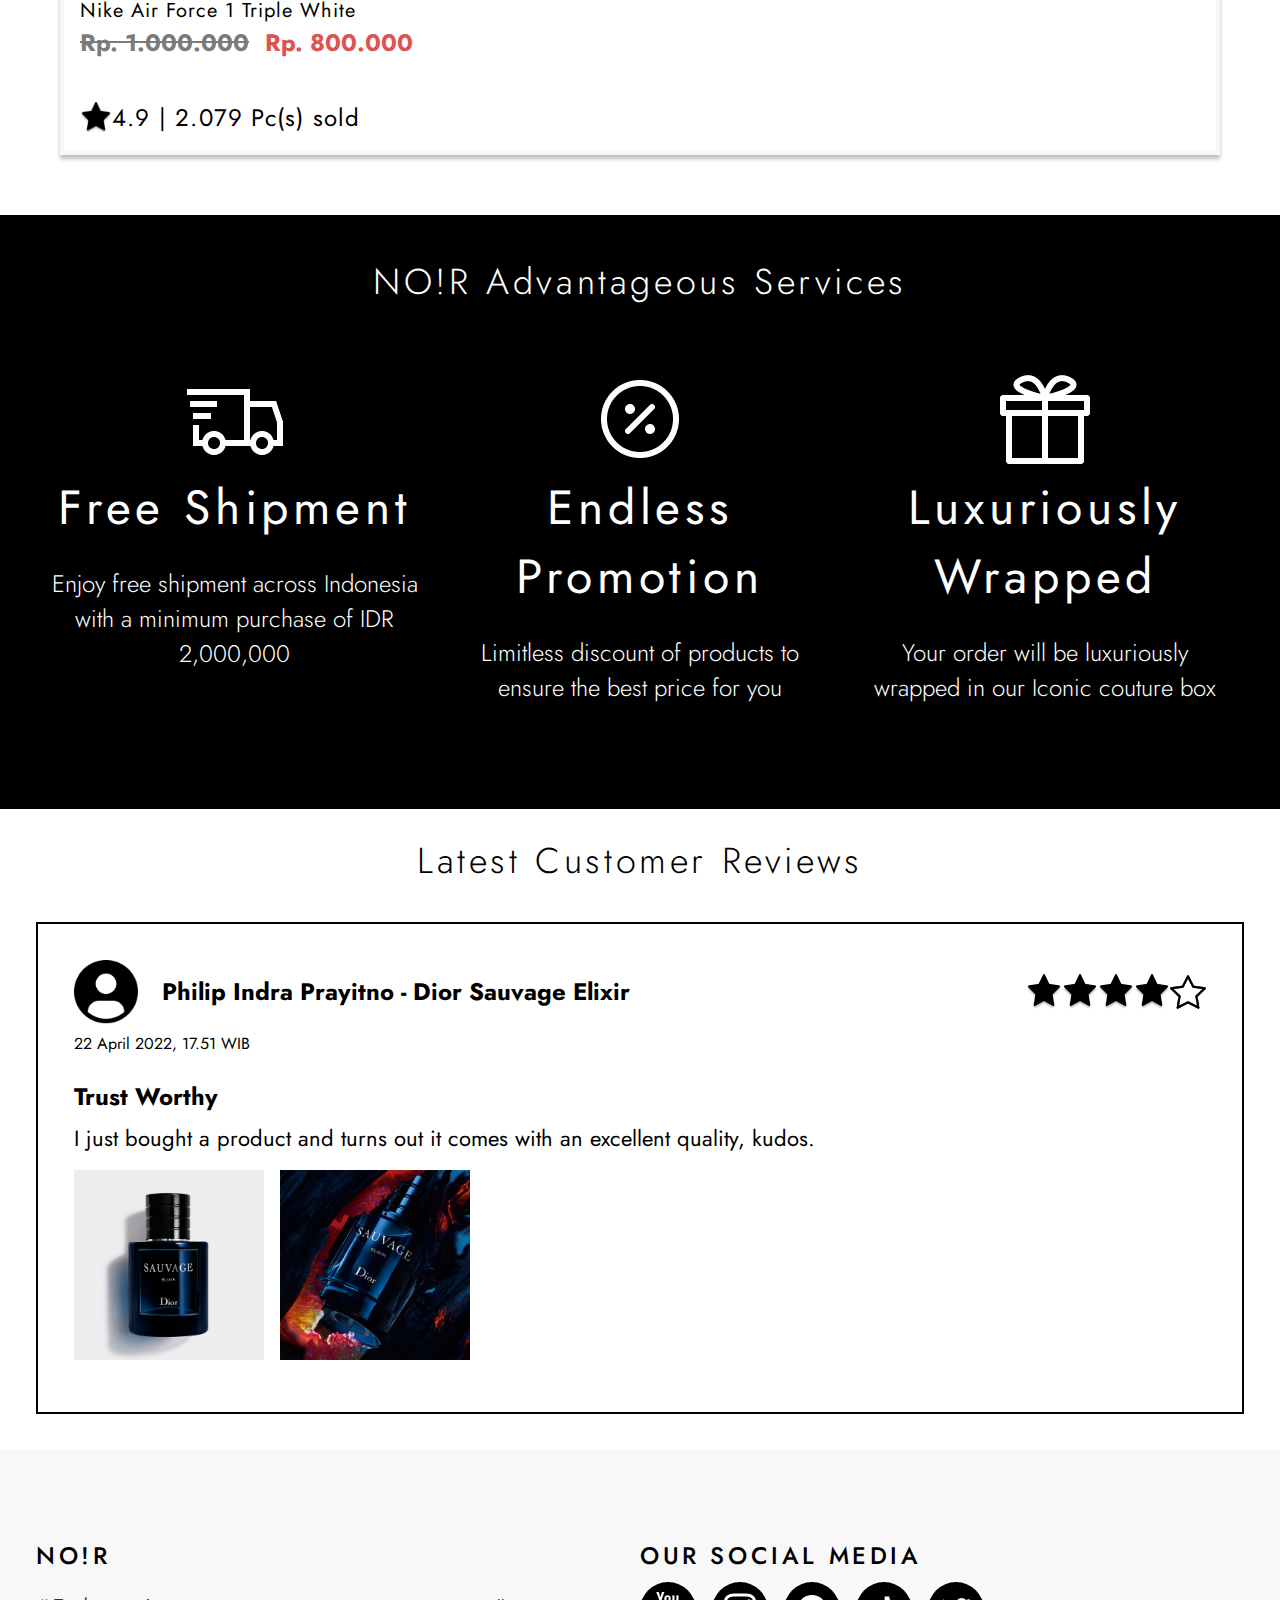
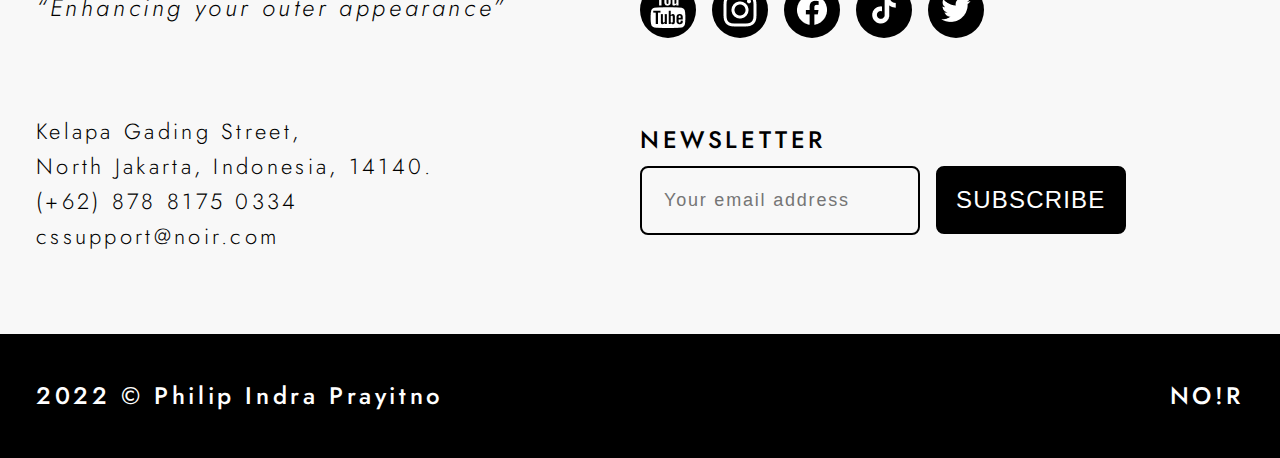
==== commit 21f174f8: "feat: added best sellers" ====
--- a/index.html
+++ b/index.html
@@ -65,6 +65,68 @@
                     <article class="category">
                         <img src="./assets/cat-skincare.jpg">
                         <h4>Skincare</h4>
+                    </article>
+                </div>
+            </section>
+
+            <!-- Best Sellers -->
+            <section>
+                <h1>Best Sellers</h1>
+                <div class="sellers">
+                    <article>
+                        <img src="./assets/bs-2.jpg">
+                        <div class="content">
+                            <h4>Sneakers</h4>
+                            <h6>Nike Air Force 1 Triple White</h6>
+                            <span><h5 class="actual-price">Rp. 1.000.000</h5><h5 class="discount-price">Rp. 800.000</h5></span>
+                        
+                            <div class="ratensold">
+                                <img src="assets/ic-star-filll.png">
+                                <p>4.9 | 2.079 Pc(s) sold</p>
+                            </div>
+                        </div>
+                    </article>
+
+                    <article>
+                        <img src="./assets/bs-2.jpg">
+                        <div class="content">
+                            <h4>Sneakers</h4>
+                            <h6>Nike Air Force 1 Triple White</h6>
+                            <span><h5 class="actual-price">Rp. 1.000.000</h5><h5 class="discount-price">Rp. 800.000</h5></span>
+                        
+                            <div class="ratensold">
+                                <img src="assets/ic-star-filll.png">
+                                <p>4.9 | 2.079 Pc(s) sold</p>
+                            </div>
+                        </div>
+                    </article>
+
+                    <article>
+                        <img src="./assets/bs-2.jpg">
+                        <div class="content">
+                            <h4>Sneakers</h4>
+                            <h6>Nike Air Force 1 Triple White</h6>
+                            <span><h5 class="actual-price">Rp. 1.000.000</h5><h5 class="discount-price">Rp. 800.000</h5></span>
+                        
+                            <div class="ratensold">
+                                <img src="assets/ic-star-filll.png">
+                                <p>4.9 | 2.079 Pc(s) sold</p>
+                            </div>
+                        </div>
+                    </article>
+
+                    <article>
+                        <img src="./assets/bs-2.jpg">
+                        <div class="content">
+                            <h4>Sneakers</h4>
+                            <h6>Nike Air Force 1 Triple White</h6>
+                            <span><h5 class="actual-price">Rp. 1.000.000</h5><h5 class="discount-price">Rp. 800.000</h5></span>
+                        
+                            <div class="ratensold">
+                                <img src="assets/ic-star-filll.png">
+                                <p>4.9 | 2.079 Pc(s) sold</p>
+                            </div>
+                        </div>
                     </article>
                 </div>
             </section>
--- a/style.css
+++ b/style.css
@@ -7,7 +7,7 @@
     --black000000: #000000;
     --redDD5350: #DD5350;
     --whiteFFFFFF: #FFFFFF;
-    --padding24: 24px;
+    --padding24: 36px;
 }
 
 html, body, main {
@@ -100,7 +100,7 @@
 
 .category {
     flex: 1 0 30%;
-    margin: 24px;
+    margin: 36px;
     display: flex;
     align-items: center;
     justify-content: center;
@@ -126,11 +126,98 @@
     letter-spacing: 0.1em;
 }
 
+/* Best Sellers */
+.sellers {
+    display: flex;
+    flex-wrap: wrap;
+    margin: 36px;
+    justify-content: space-between;
+}
+
+.sellers article {
+    background: var(--whiteFFFFFF);
+    border: 4px solid var(--grayF8F8F8);
+    box-shadow: 0px 4px 4px rgba(0, 0, 0, 0.25);
+    margin: 24px;
+    flex: 1 0 22%;
+    transition: 0.3s;
+}
+
+.sellers article .content {
+    padding: 16px;
+}
+
+.sellers article .content h4 {
+    margin-top: 0;
+    font-size: 20px;
+    color: var(--gray7B7B7B);
+    font-style: normal;
+    font-weight: 600;
+    letter-spacing: 0.05em;
+}
+
+.sellers article .content h5 {
+    margin-top: 0;
+    display: inline-block;
+    font-size: 24px;
+}
+
+.actual-price {
+    text-decoration-line: line-through;
+    color: var(--gray7B7B7B);
+}
+
+.discount-price {
+    margin-left: 16px;
+    color: var(--redDD5350)
+}
+
+.ratensold {
+    display: flex;
+    flex-wrap: wrap;
+    align-items: center;
+    justify-content: flex-start;
+}
+
+.ratensold img {
+    width: 32px !important; 
+    height: 32px !important; 
+} 
+
+.ratensold p {
+    margin: 0;
+    font-style: normal;
+    font-weight: 400;
+    font-size: 24px;
+    letter-spacing: 0.05em;
+} 
+
+.sellers article .content h6 {
+    margin: 0;
+    font-style: normal;
+    font-weight: 400;
+    font-size: 20px;
+    letter-spacing: 0.05em;
+}
+
+.sellers article img {
+    width: 100%;
+}
+
+.sellers article:hover {
+    box-shadow: rgba(50, 50, 93, 0.25) 0px 13px 27px -5px, rgba(0, 0, 0, 0.3) 0px 8px 16px -8px;
+}
+
 /* Latest Customer Review */
 .latest-customer-review {
     border: 2px solid var(--black000000);
-    margin: 24px;
-    padding: 24px;
+    margin: 36px;
+    padding: 36px;
+    transition: 0.3s;
+}
+
+.latest-customer-review:hover {
+    box-shadow: rgba(50, 50, 93, 0.25) 0px 13px 27px -5px, rgba(0, 0, 0, 0.3) 0px 8px 16px -8px;
 }
 
 .latest-customer-review article .top {
@@ -212,11 +299,12 @@
 }
 
 /* Footer */
+
 footer h3 {
     font-family: 'Jost';
     font-style: normal;
     font-weight: 500;
-    font-size: var(--padding24);
+    font-size: 24px;
     line-height: 52px;
     padding: 0;
     margin: 0;
@@ -224,14 +312,15 @@
 }
 
 .top-footer {
-    padding: var(--padding24);
+    padding: 64px var(--padding24);
     background-color: var(--grayF8F8F8);
     display: flex;
     flex-wrap: wrap;
 }
 
 .top-footer .container {
-    flex: 1 0 45%
+    flex: 1 0 45%;
+    margin: 16px 0;
 }
 
 .top-footer h2 {
@@ -247,7 +336,7 @@
 .top-footer p {
     font-style: normal;
     font-weight: 300;
-    font-size: 18px;
+    font-size: 22px;
     line-height: 35px;
 
     letter-spacing: 0.15em;
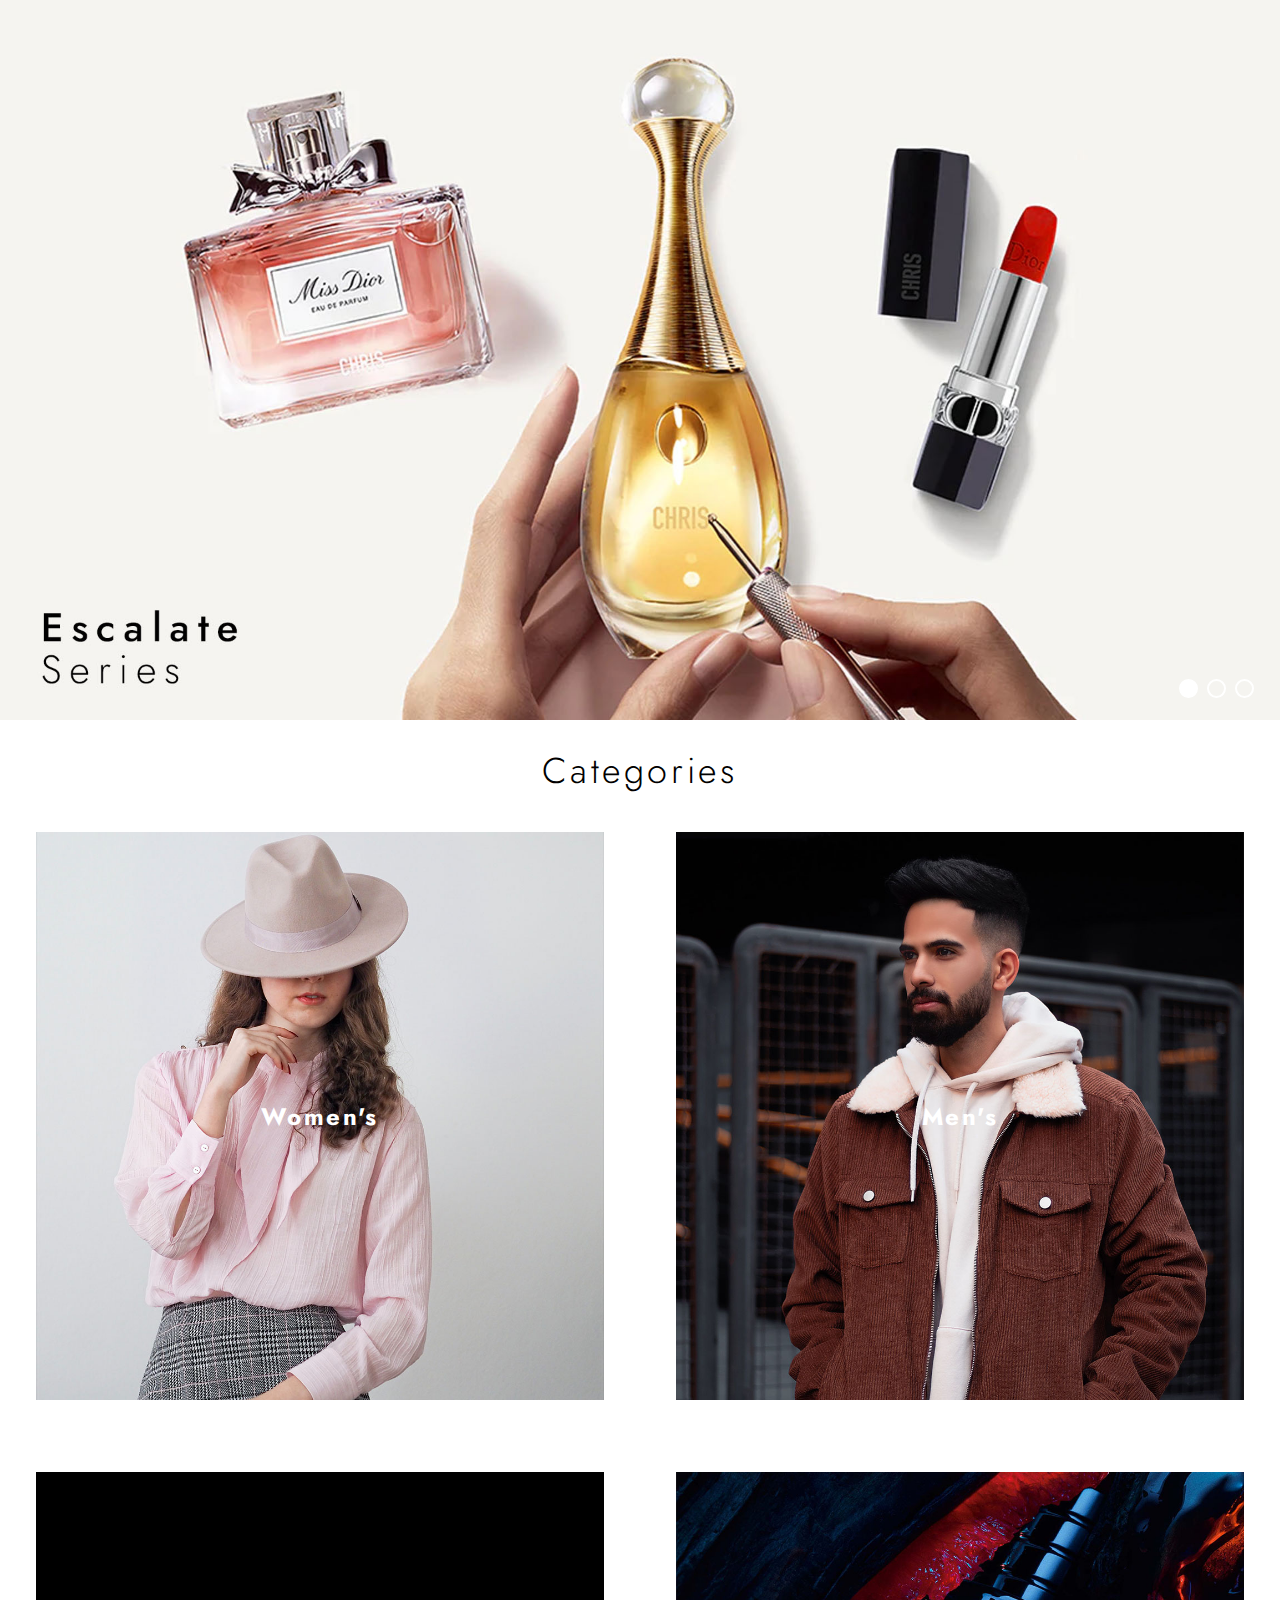
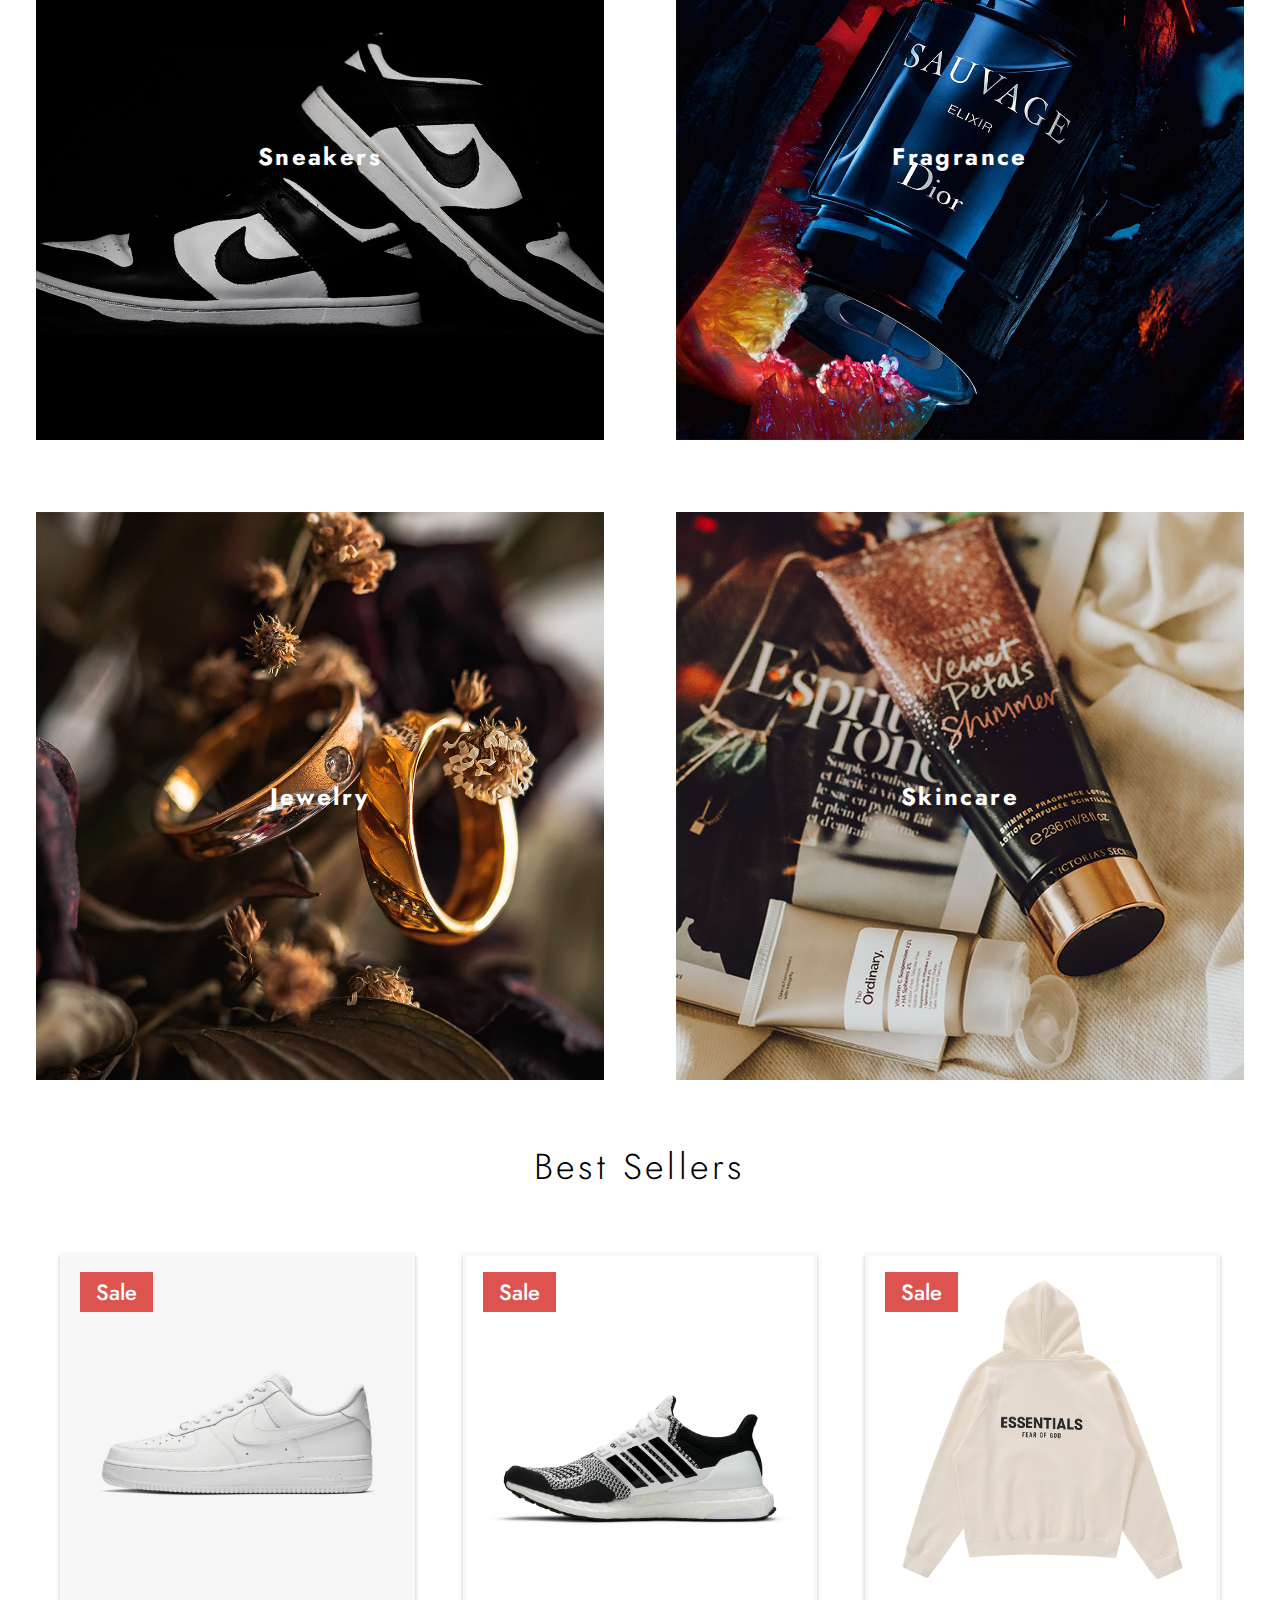
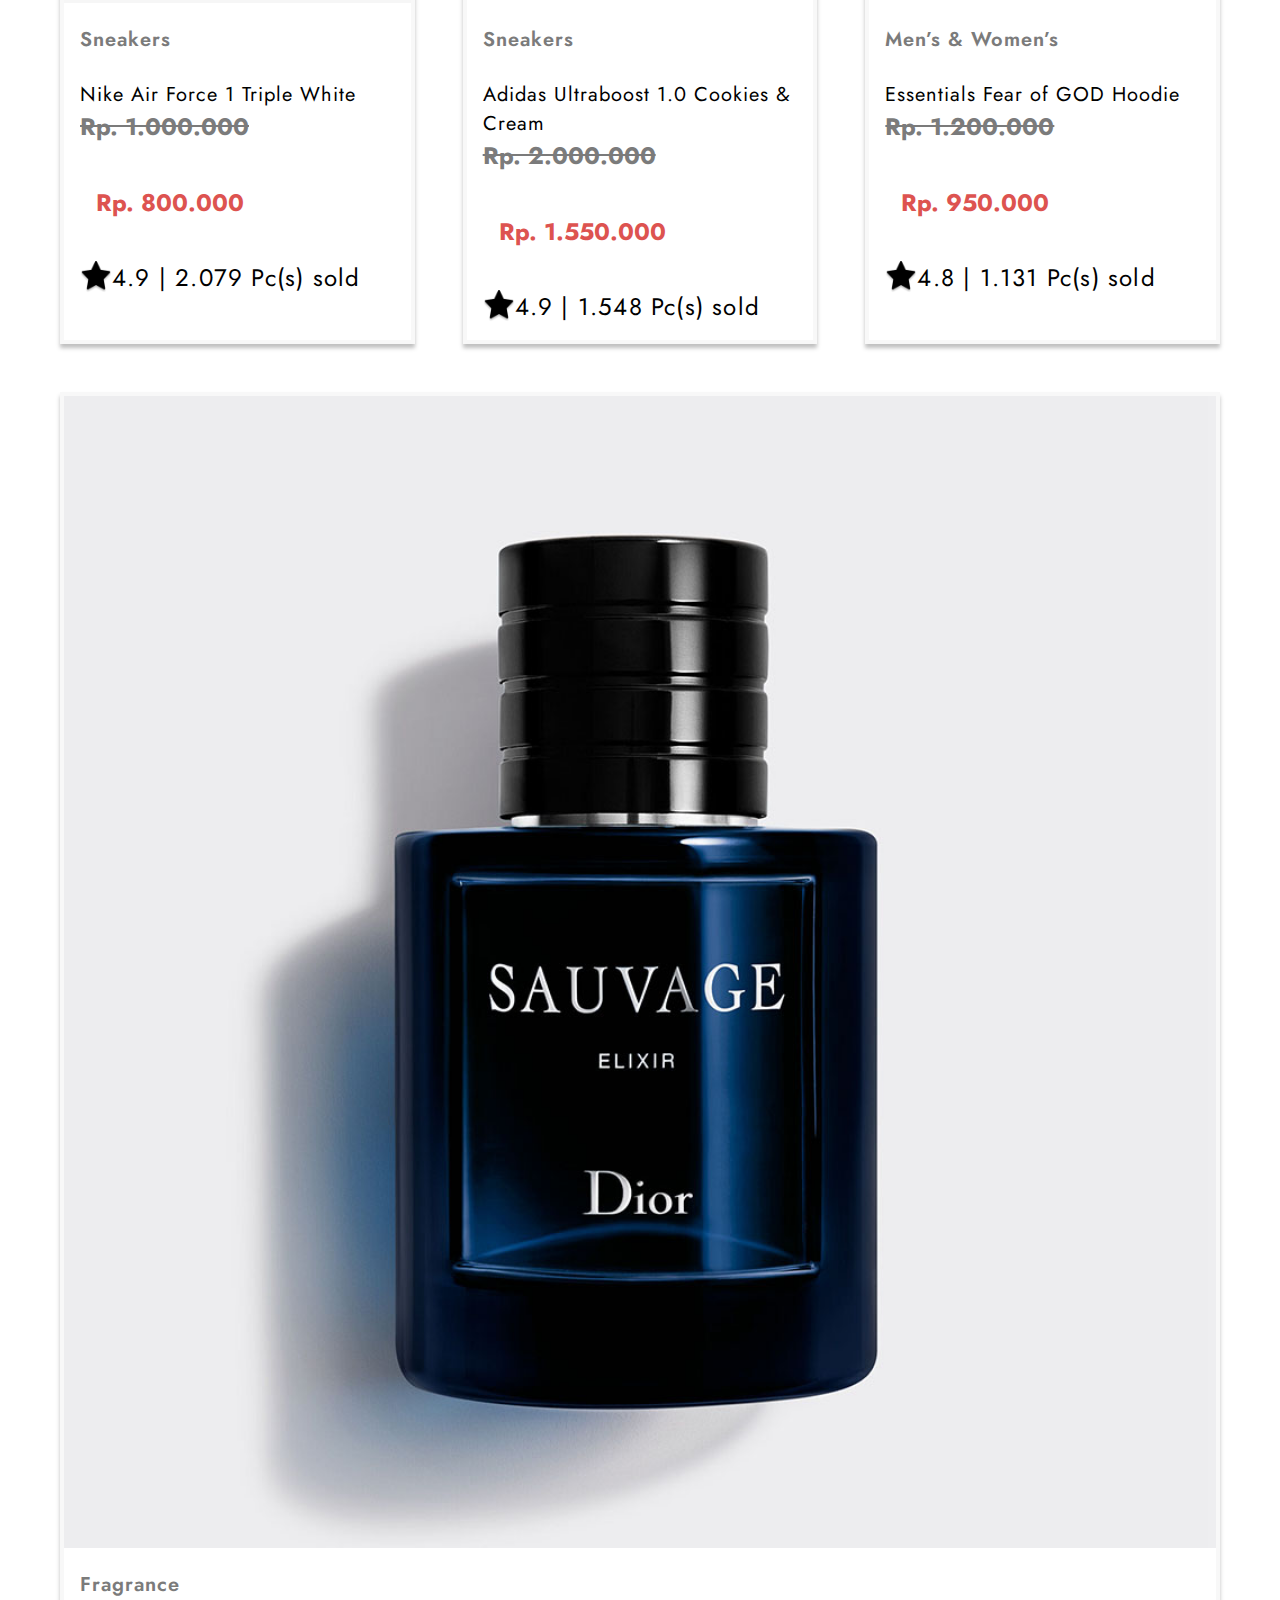
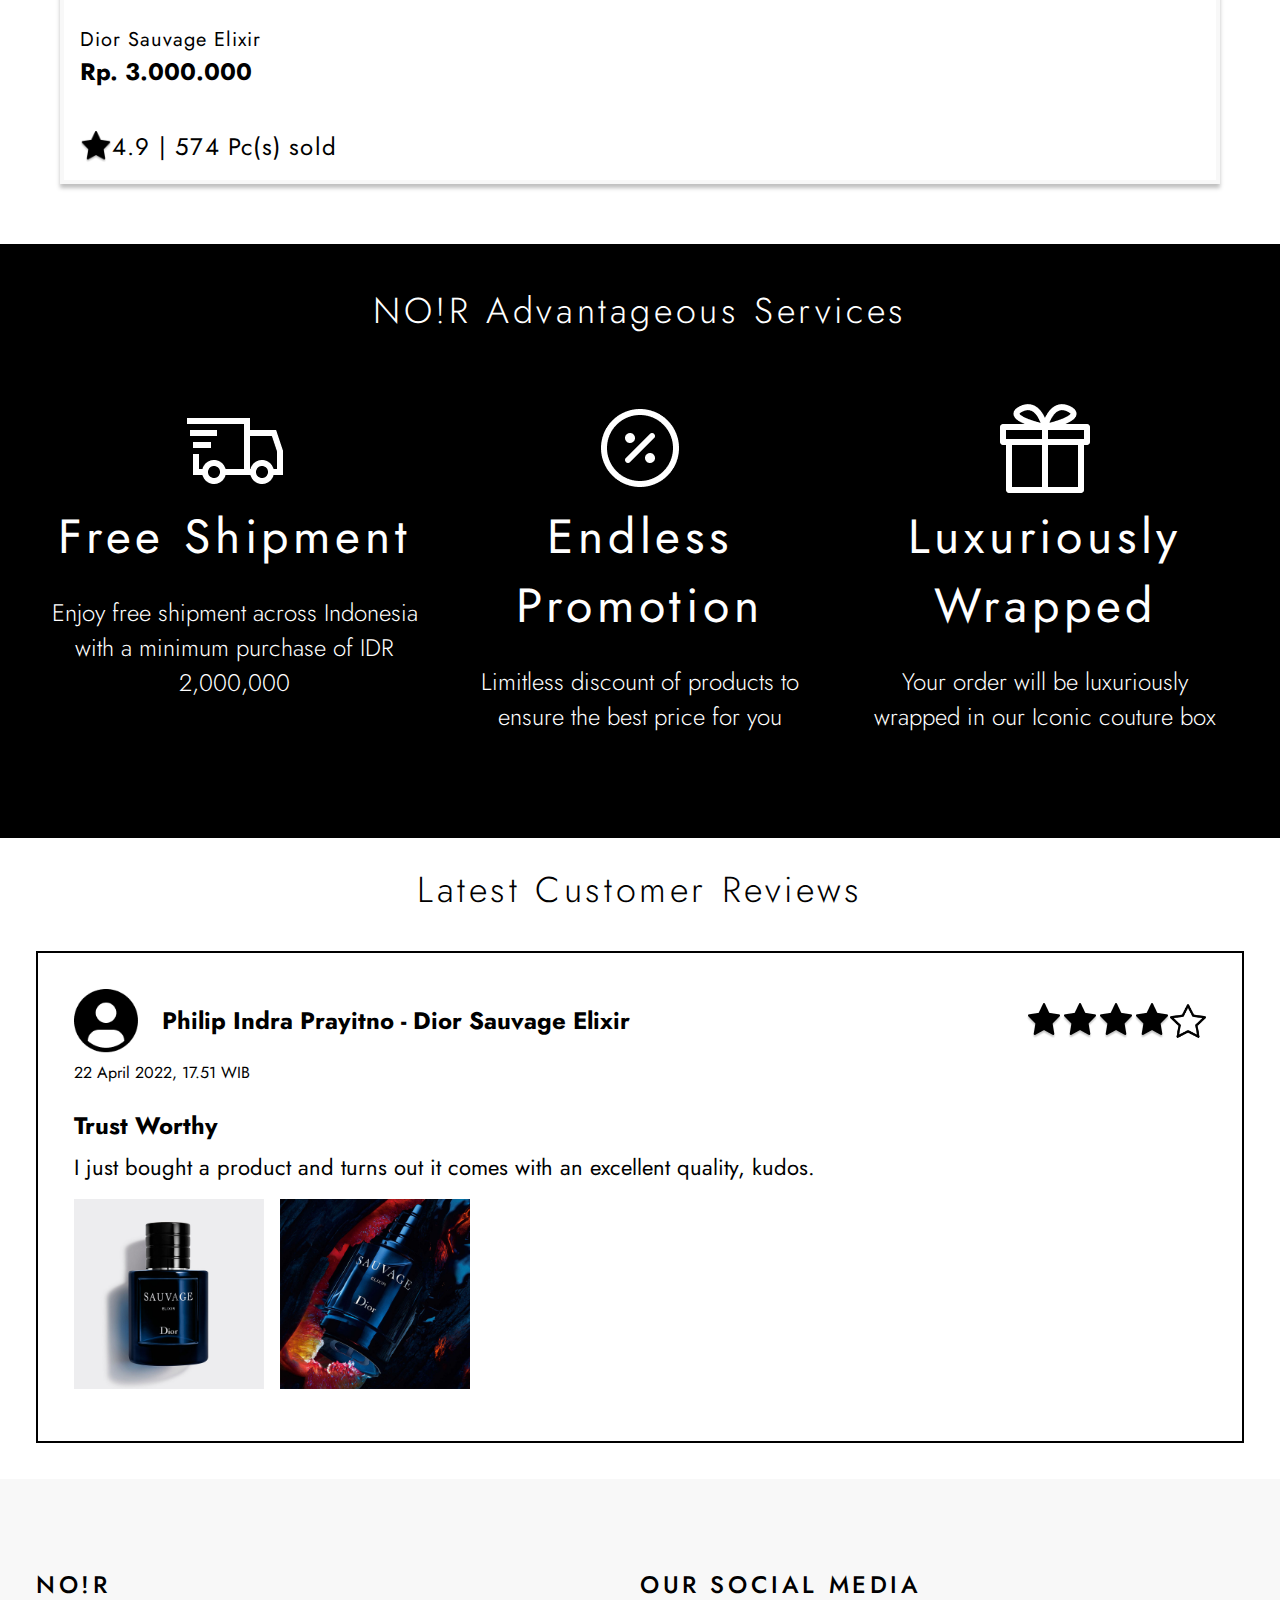
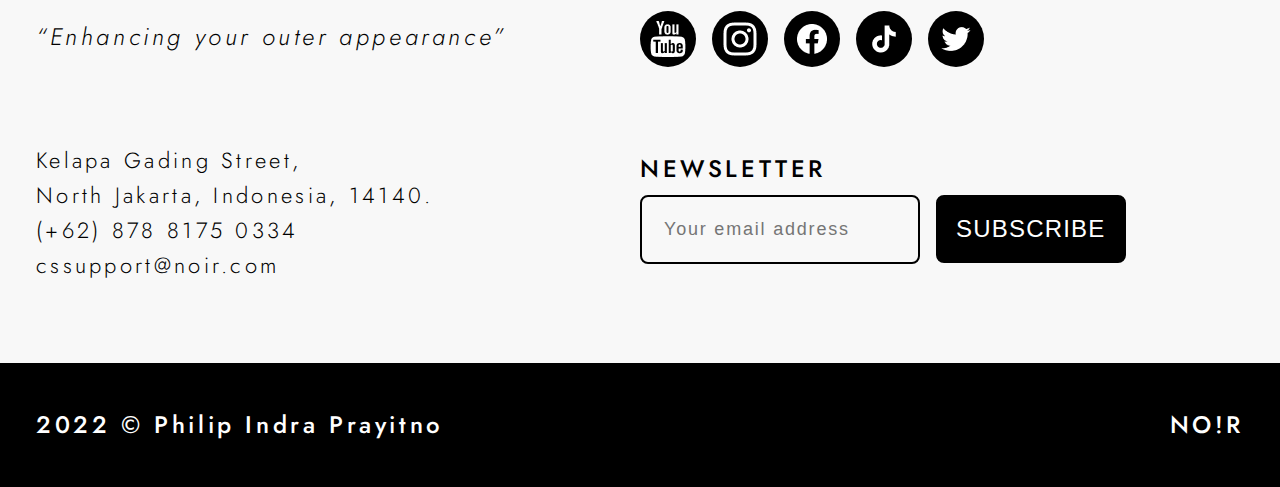
==== commit ed92196b: "feat: added js injection" ====
--- a/index.html
+++ b/index.html
@@ -72,62 +72,8 @@
             <!-- Best Sellers -->
             <section>
                 <h1>Best Sellers</h1>
-                <div class="sellers">
-                    <article>
-                        <img src="./assets/bs-2.jpg">
-                        <div class="content">
-                            <h4>Sneakers</h4>
-                            <h6>Nike Air Force 1 Triple White</h6>
-                            <span><h5 class="actual-price">Rp. 1.000.000</h5><h5 class="discount-price">Rp. 800.000</h5></span>
-                        
-                            <div class="ratensold">
-                                <img src="assets/ic-star-filll.png">
-                                <p>4.9 | 2.079 Pc(s) sold</p>
-                            </div>
-                        </div>
-                    </article>
-
-                    <article>
-                        <img src="./assets/bs-2.jpg">
-                        <div class="content">
-                            <h4>Sneakers</h4>
-                            <h6>Nike Air Force 1 Triple White</h6>
-                            <span><h5 class="actual-price">Rp. 1.000.000</h5><h5 class="discount-price">Rp. 800.000</h5></span>
-                        
-                            <div class="ratensold">
-                                <img src="assets/ic-star-filll.png">
-                                <p>4.9 | 2.079 Pc(s) sold</p>
-                            </div>
-                        </div>
-                    </article>
-
-                    <article>
-                        <img src="./assets/bs-2.jpg">
-                        <div class="content">
-                            <h4>Sneakers</h4>
-                            <h6>Nike Air Force 1 Triple White</h6>
-                            <span><h5 class="actual-price">Rp. 1.000.000</h5><h5 class="discount-price">Rp. 800.000</h5></span>
-                        
-                            <div class="ratensold">
-                                <img src="assets/ic-star-filll.png">
-                                <p>4.9 | 2.079 Pc(s) sold</p>
-                            </div>
-                        </div>
-                    </article>
-
-                    <article>
-                        <img src="./assets/bs-2.jpg">
-                        <div class="content">
-                            <h4>Sneakers</h4>
-                            <h6>Nike Air Force 1 Triple White</h6>
-                            <span><h5 class="actual-price">Rp. 1.000.000</h5><h5 class="discount-price">Rp. 800.000</h5></span>
-                        
-                            <div class="ratensold">
-                                <img src="assets/ic-star-filll.png">
-                                <p>4.9 | 2.079 Pc(s) sold</p>
-                            </div>
-                        </div>
-                    </article>
+                <div class="sellers">     
+                    <!-- Data Injected Using Javascript -->   
                 </div>
             </section>
 
--- a/style.css
+++ b/style.css
@@ -27,11 +27,15 @@
 }
 
 .fc-black {
-    color: var(--black000000);
+    color: var(--black000000) !important;
 }
 
 .fc-white {
     color: var(--whiteFFFFFF);
+}
+
+.fc-gray7b7b7b {
+    color: var(--gray7B7B7B) !important;
 }
 
 /* Main */
@@ -208,6 +212,21 @@
     box-shadow: rgba(50, 50, 93, 0.25) 0px 13px 27px -5px, rgba(0, 0, 0, 0.3) 0px 8px 16px -8px;
 }
 
+.sale-tag {
+    background: var(--redDD5350);
+    padding: 4px 16px;
+    position: absolute;
+    margin: 16px;
+}
+
+.sale-tag h2 {
+    color: var(--whiteFFFFFF);
+    margin: 0;
+    font-style: normal;
+    font-weight: 500;
+    font-size: 22px;
+}
+
 /* Latest Customer Review */
 .latest-customer-review {
     border: 2px solid var(--black000000);
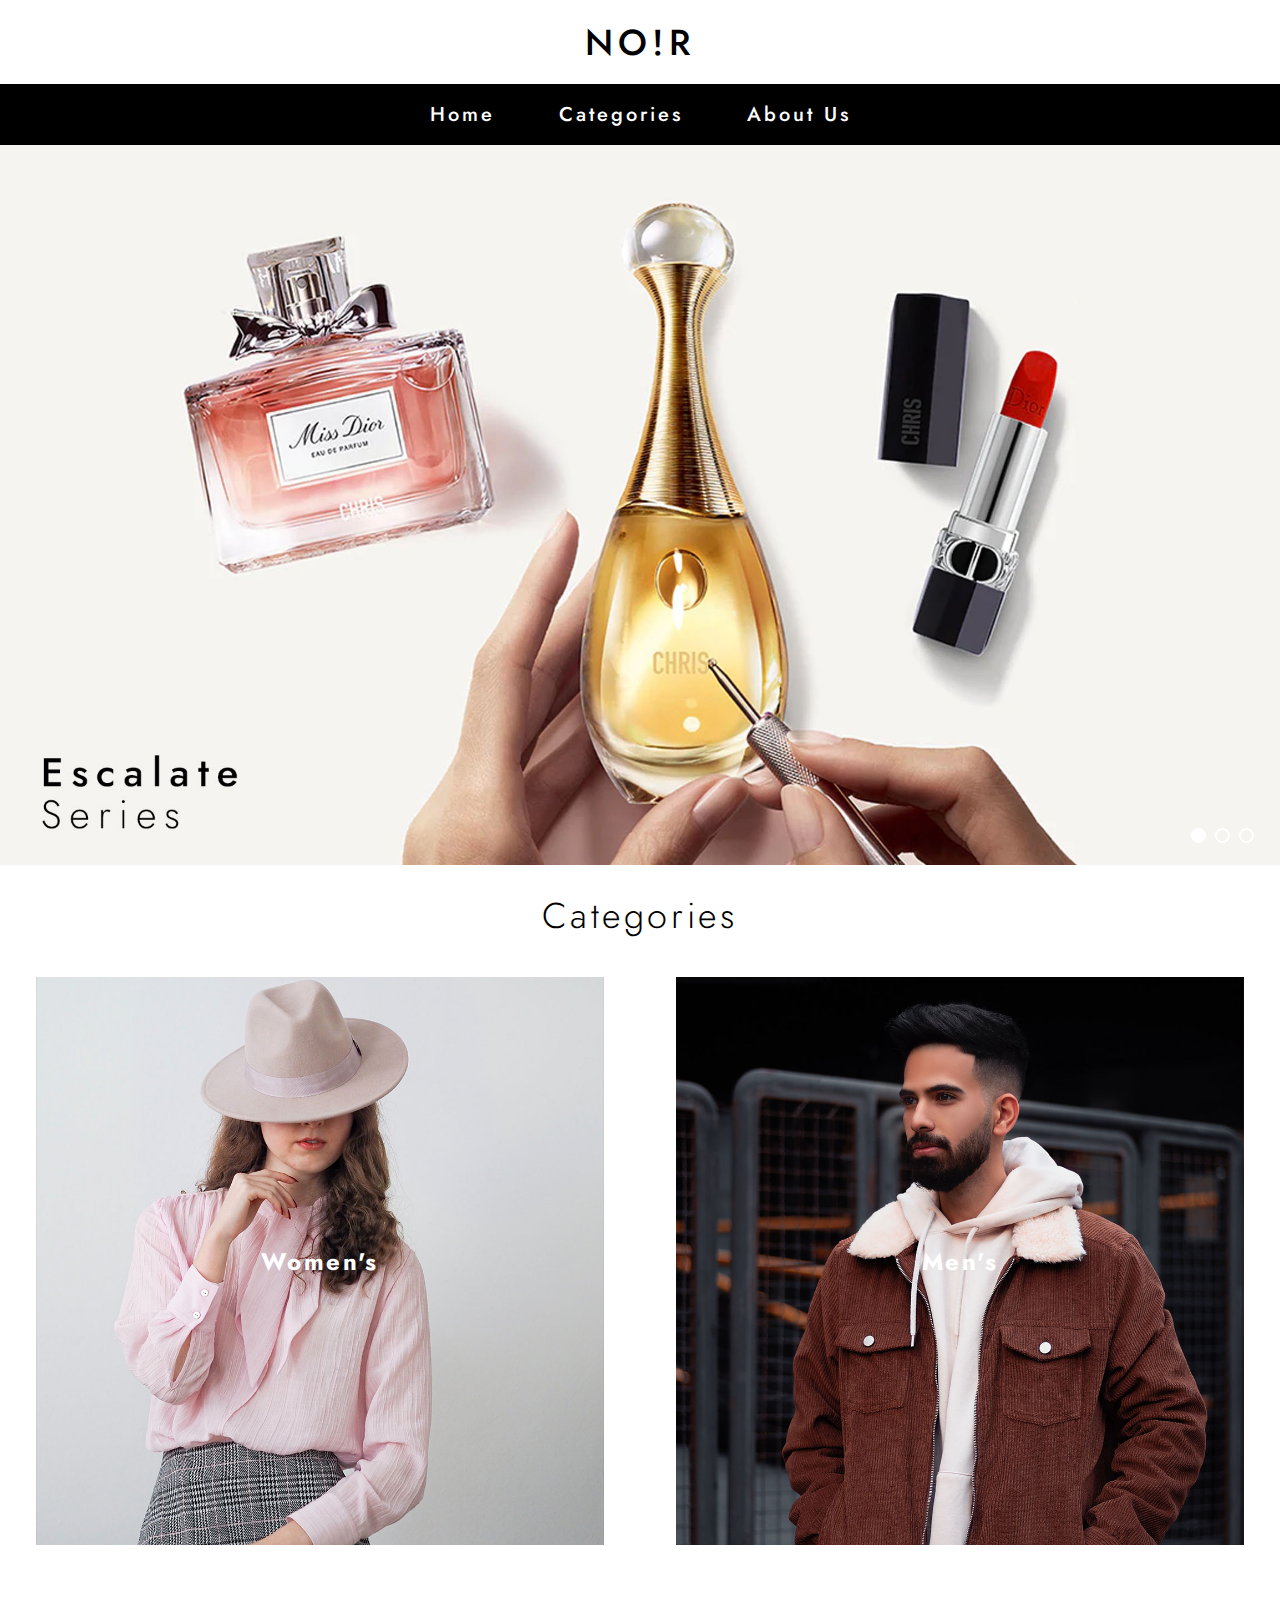
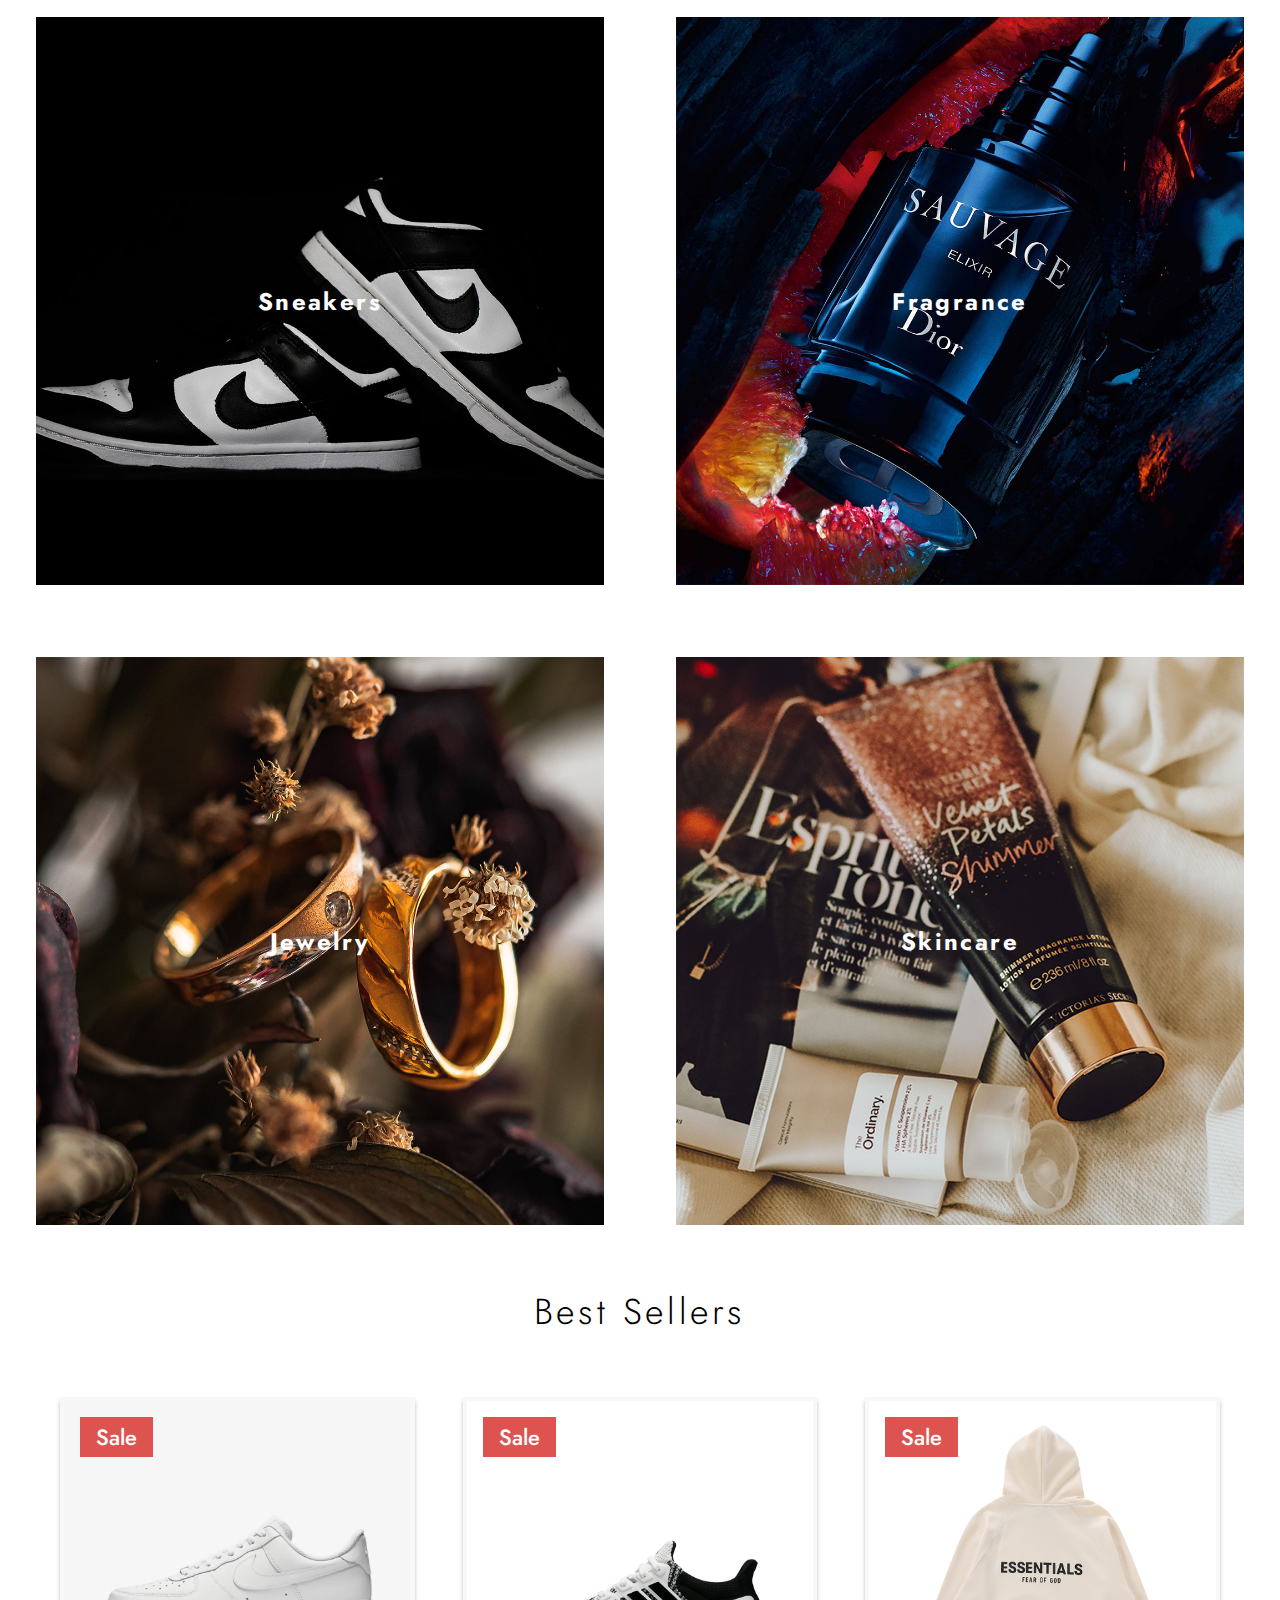
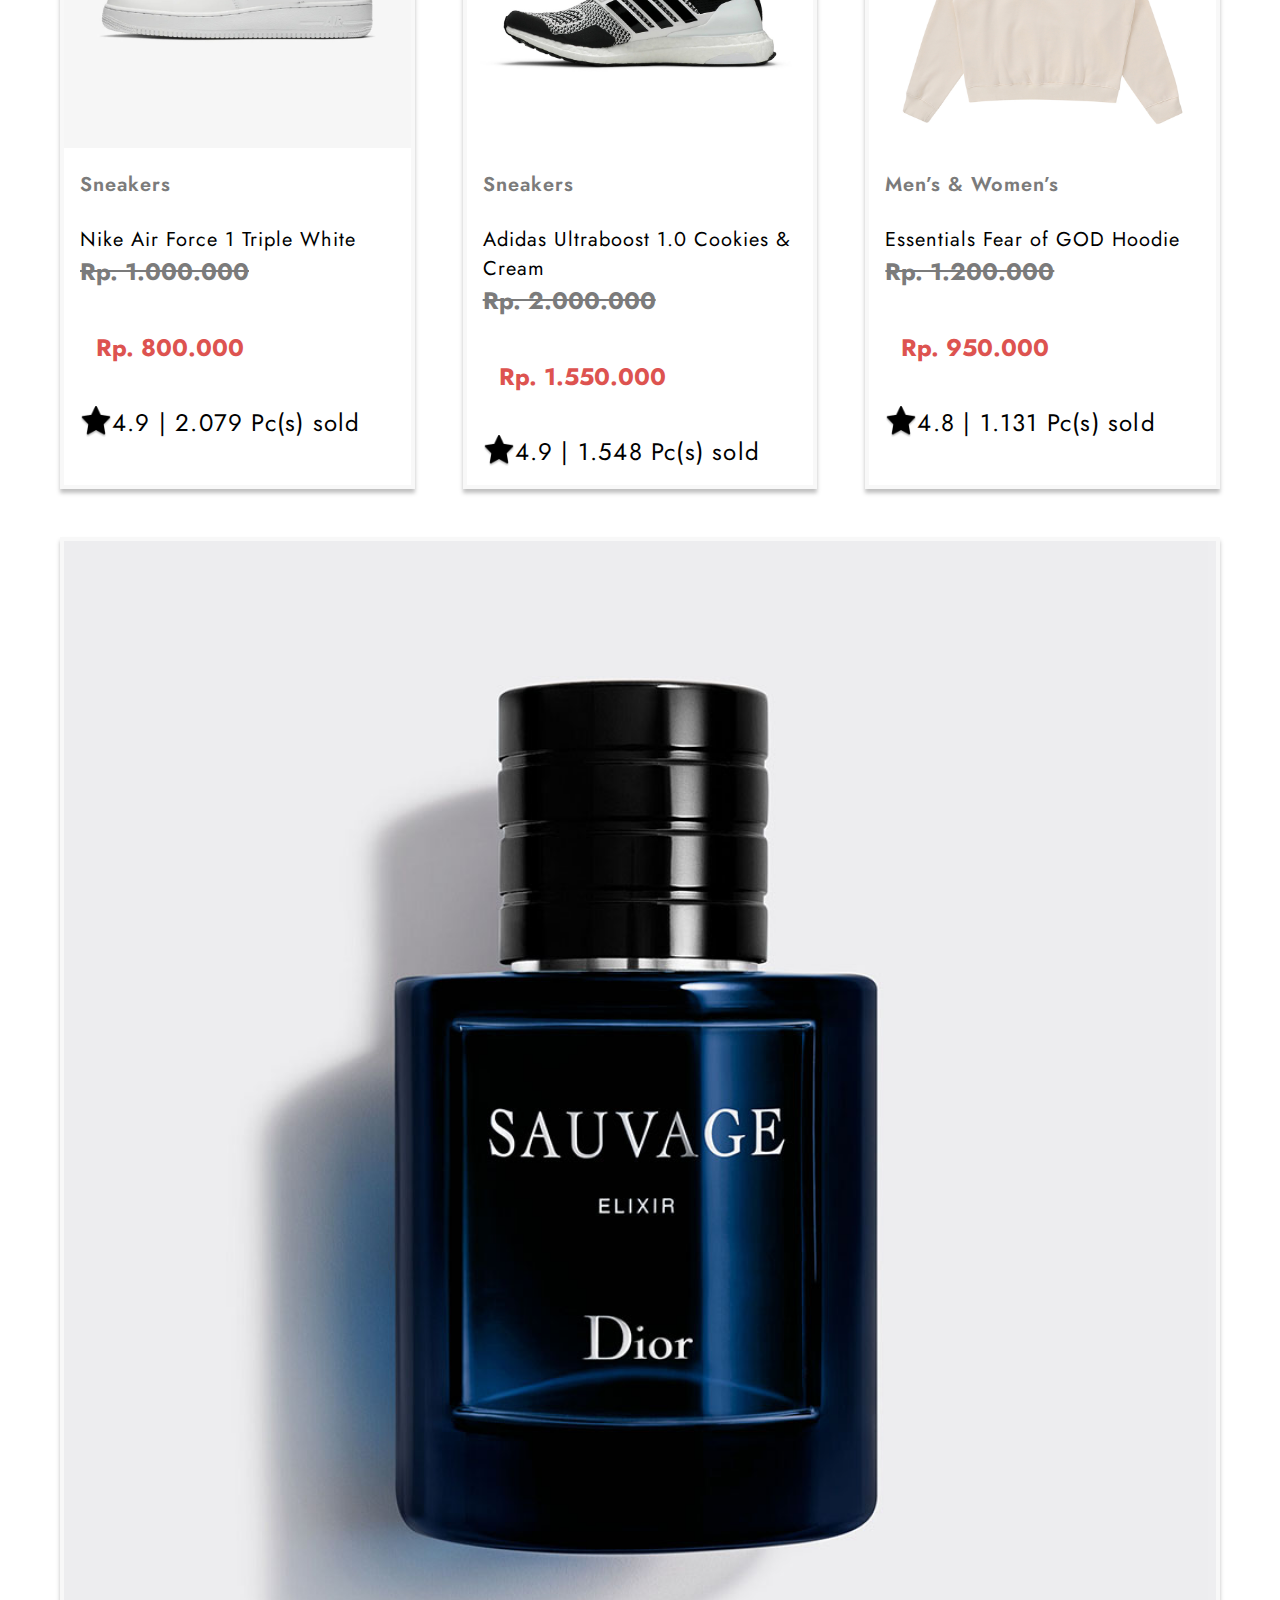
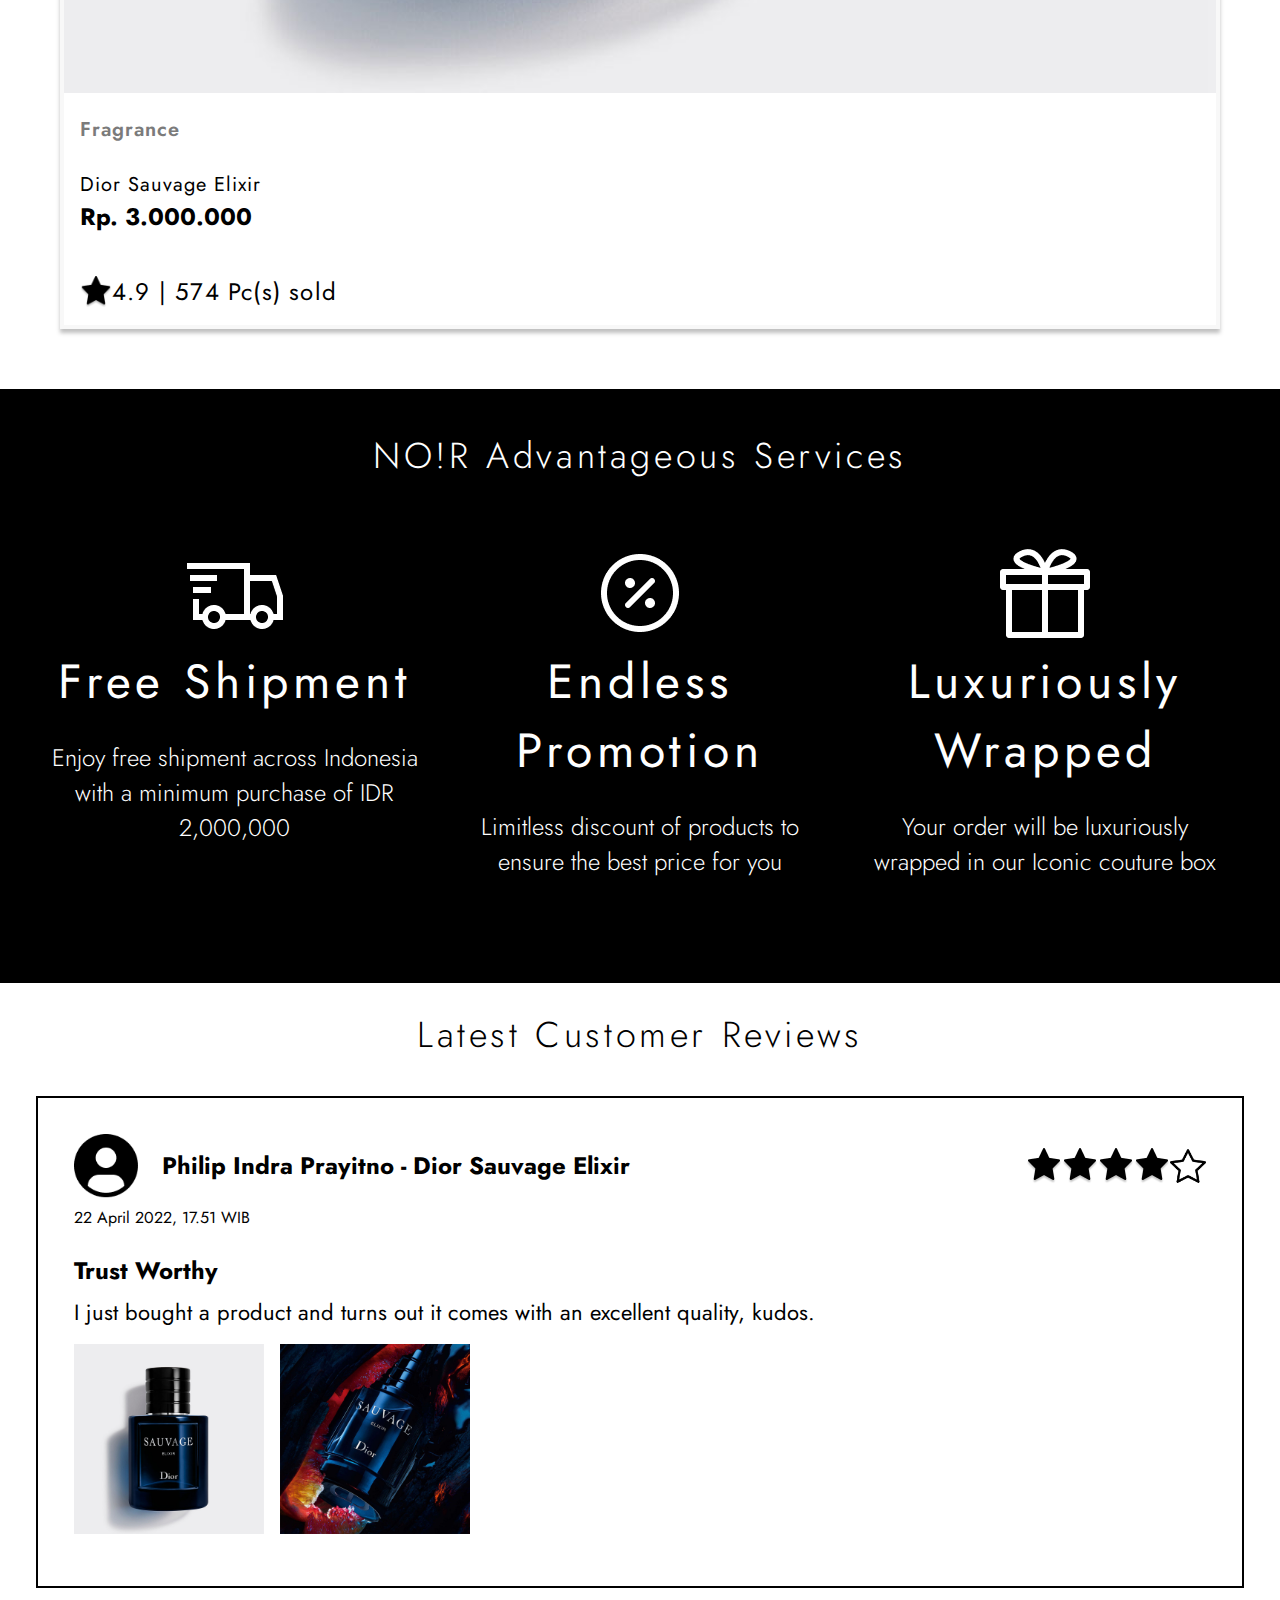
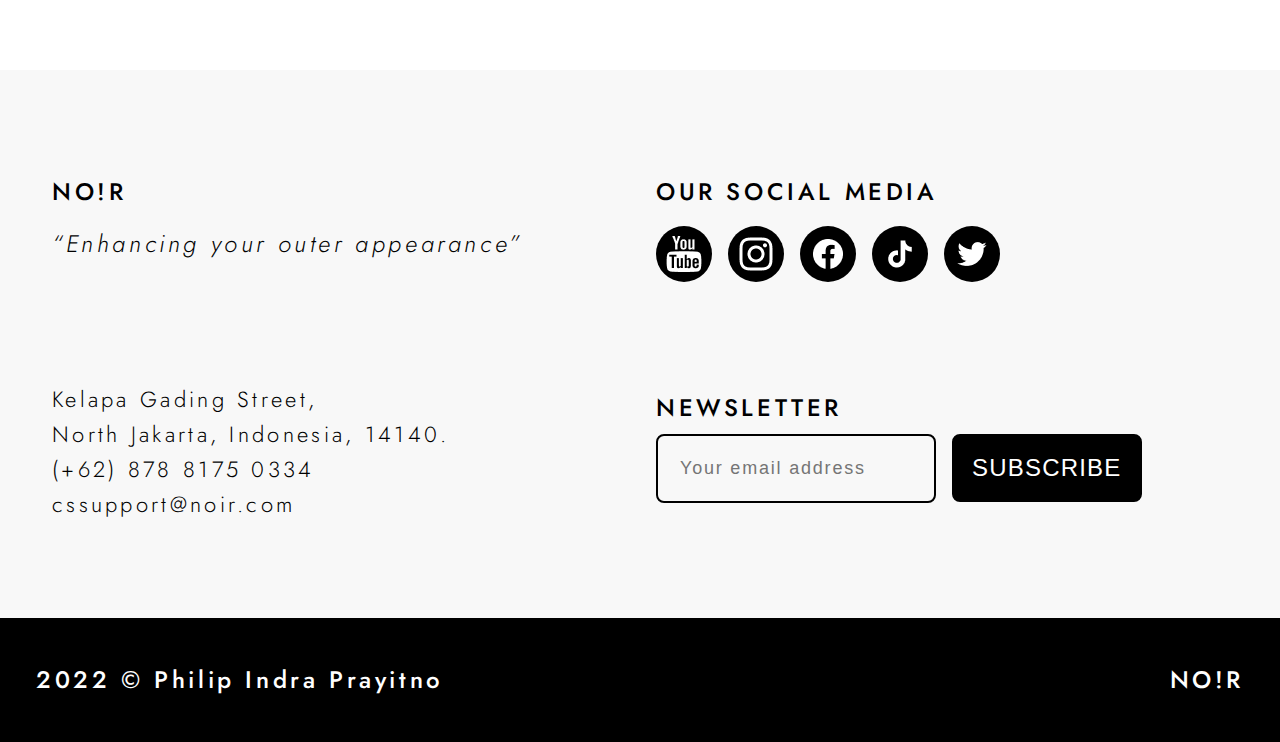
==== commit c77fab3e: "feat: added responsiveness" ====
--- a/index.html
+++ b/index.html
@@ -8,13 +8,23 @@
         <link rel="stylesheet" href="style.css">
         <script src="http://ajax.googleapis.com/ajax/libs/jquery/1.7.1/jquery.min.js" type="text/javascript"></script>
         <script src="./script.js"></script>
+        <script src="./header.js"></script>
 
         <title>No!r</title>
     </head>
 
     <body>
         <header>
-
+            <div>
+                <a href="index.html"><h3 class="fc-black">NO!R</h3></a>
+            </div>
+            <nav id="navbar-section">
+                <ul>
+                    <li><a href="index.html">Home</a></li>
+                    <li><a href="index.html#categories-section">Categories</a></li>
+                    <li><a href="aboutus.html">About Us</a></li>
+                </ul>
+            </nav>
         </header>
 
         <main>
@@ -36,7 +46,7 @@
             <!-- Categories -->
             <section>
                 <h1>Categories</h1>
-                <div class="categories">
+                <div id="categories-section" class="categories">
                     <article class="category">
                         <img src="./assets/cat-women.jpg">
                         <h4>Women's</h4>
@@ -142,8 +152,8 @@
                         </div>
                     </article>
                 </div>
-            </section>
-
+                <br><br>
+            </section>
         </main>
 
         <footer>
@@ -156,7 +166,7 @@
                     <h3>OUR SOCIAL MEDIA</h3>
                     <div class="footer-social-media-section">
                         <ul>
-                            <li><a href="https://youtube.com"><img src="./assets/ic-youtube.png"></a></li>
+                            <li style="margin-left: 0px !important;"><a href="https://youtube.com"><img src="./assets/ic-youtube.png"></a></li>
                             <li><a href="https://instagram.com"><img src="./assets/ic-instagram.png"></a></li>
                             <li><a href="https://facebook.com"><img src="./assets/ic-facebook.png"></a></li>
                             <li><a href="https://tiktok.com"><img src="./assets/ic-tiktok.png"></a></li>
--- a/style.css
+++ b/style.css
@@ -15,6 +15,13 @@
     margin: 0;
     background-color: var(--whiteFFFFFF);
     font-family: 'Jost';
+    scroll-behavior: smooth;
+    box-sizing: border-box;
+    min-width: 310px;
+}
+
+*, *:before, *:after {
+    box-sizing: inherit;
 }
 
 /* Color */
@@ -39,6 +46,10 @@
 }
 
 /* Main */
+main {
+    padding-top: 145px;
+}
+
 main h1 {
     font-style: normal;
     font-weight: 300;
@@ -47,6 +58,70 @@
     color: var(--black000000);
     font-size: 36px;
     margin-bottom: 0;
+}
+
+/* Header */
+header {
+    position: fixed;
+    background: var(--whiteFFFFFF);
+    width: 100%;
+    z-index: 1000;
+}
+
+header div {
+    display: flex;
+    padding: 16px; 
+    justify-content: center;
+    box-shadow: 0px 4px 4px rgba(0, 0, 0, 0.25);
+}
+
+header div a {
+    text-decoration-style: none;
+}
+
+header h3 {
+    font-family: 'Jost';
+    font-style: normal;
+    font-weight: 500;
+    font-size: 36px;
+    line-height: 52px;
+    padding: 0;
+    margin: 0;
+    letter-spacing: 0.15em;
+    align-items: center;
+    justify-content: center;
+    display: inline-block;
+}
+
+header nav {
+    background: var(--black000000);
+}
+
+header nav ul {
+    padding: 16px;
+    margin: 0;
+    display: flex;
+    flex-wrap: wrap;
+    align-items: center;
+    list-style-type: none;
+    justify-content: center;
+}
+
+header nav ul a {
+    font-family: 'Jost';
+    font-style: normal;
+    font-weight: 500;
+    font-size: 20px;
+    letter-spacing: 0.15em;
+    color: var(--whiteFFFFFF);
+    text-decoration: none;
+    margin: 32px;
+    transition: 0.3s;
+}
+
+header nav ul a:hover {
+    font-weight: 800;
+    font-size: 24px;
 }
 
 /* Carousel */
@@ -145,6 +220,7 @@
     margin: 24px;
     flex: 1 0 22%;
     transition: 0.3s;
+    min-width: 330px;
 }
 
 .sellers article .content {
@@ -340,6 +416,7 @@
 .top-footer .container {
     flex: 1 0 45%;
     margin: 16px 0;
+    padding: 16px;
 }
 
 .top-footer h2 {
@@ -368,6 +445,10 @@
     margin: 0;
     padding: 0;
     flex-wrap: wrap;
+}
+
+.footer-social-media-section li {
+    margin: 8px 0px;
 }
 
 .footer-social-media-section ul a {
@@ -377,8 +458,8 @@
     background-color: var(--black000000);
     align-items: center;
     justify-content: center;
-    display: flex;
     margin: 0 16px 0 0;
+    display: flex;
     transition: all .25s ease-in-out
 }
 
@@ -432,4 +513,201 @@
     display: flex;
     justify-content: space-between;
     flex-wrap: wrap;
+}
+
+/* About Us */
+aside {
+    text-align: center;
+    margin-top: 48px;
+    padding: 24px;
+}
+
+aside img {
+    border-radius: 50%;
+    width: 300px;
+}
+
+aside h1 {
+    font-size: 128px;
+    font-weight: bolder;
+    margin: 0;
+}
+
+aside h2 {
+    margin-top: 0;
+    font-weight: 400;
+    font-size: 48px;
+}
+
+aside h5 {
+    font-size: 64px;
+    margin: 0;
+}
+
+aside h6 {
+    font-size: 48px;
+    margin: 0;
+    font-weight: 300;
+    letter-spacing: 0.2em;
+}
+
+aside p {
+    font-size: 24px;
+    font-weight: 300;
+}
+
+aside ul {
+    list-style-type: none;
+    display: flex;
+    flex-wrap: wrap;
+    align-items: center;
+    justify-content: center;
+    margin-bottom: 0;
+    padding: 0;
+}
+
+aside li {
+    margin: 32px;
+}
+
+aside ul img {
+    width: 36px;
+    transition: 0.2s;
+}
+
+aside ul img:hover {
+    transform: scale(1.5);
+}
+
+/* Responsiveness */
+@media only screen and (max-width: 1100px) {
+    footer form {
+        display: block !important;
+    }
+
+    #button-subscribe {
+        margin-top: 16px;
+        width: 100%;
+    }
+
+    #input-email {
+        position: relative;
+    }
+
+    input {
+        min-width: 100%;
+        max-width: 100%;
+    }
+}
+
+@media only screen and (max-width: 900px) {
+    .category {
+        margin: 16px;
+    }
+
+    .rating {
+        margin-top: 16px;
+    }
+}
+
+@media only screen and (max-width: 800px) {
+    .latest-customer-review article .top {
+        display: block;
+    }
+
+    .sellers {
+        margin: 16px;
+    }
+}
+
+@media only screen and (max-width: 550px) {
+    header nav ul {
+        text-align: center;
+    }
+
+    header nav ul li {
+        margin: 16px;
+    }
+
+    aside {
+        margin-top: 100px;
+    }
+
+    header nav ul a {
+        margin: 0;
+    }
+}
+
+@media only screen and (max-width: 525px) {
+    aside h1 {
+        font-size: 84px;
+    }
+}
+
+@media only screen and (max-width: 500px) {
+    footer h3 {
+        font-size: 16px;
+    }
+
+    .bottom-footer {
+        display: block;
+    }
+
+    aside img {
+        width: 250px;
+    }
+
+    aside h5 {
+        font-size: 48px;
+    }
+
+    aside h6 {
+        font-size: 36px;
+    }
+
+    main {
+        padding-top: 176px;
+    }
+}
+
+@media only screen and (max-width: 443px) {
+    main {
+        padding-top: 238px;
+    }
+}
+
+@media only screen and (max-width: 395px) {
+    #input-email {
+        font-size: 14px;
+    }
+
+    #button-subscribe {
+        font-size: 16px;
+    }
+
+    .top-footer {
+        padding: 32px 16px;
+    }
+}
+
+@media only screen and (max-width: 380px) {
+    aside h1 {
+        font-size: 64px;
+    }
+}
+
+@media only screen and (max-width: 350px) {
+    aside img {
+        width: 200px;
+    }
+
+    .top-footer p {
+        font-size: 16px;
+    }
+}
+
+@media only screen and (max-width: 307px) {
+    main {
+        padding-top: 298px;
+    }
 }